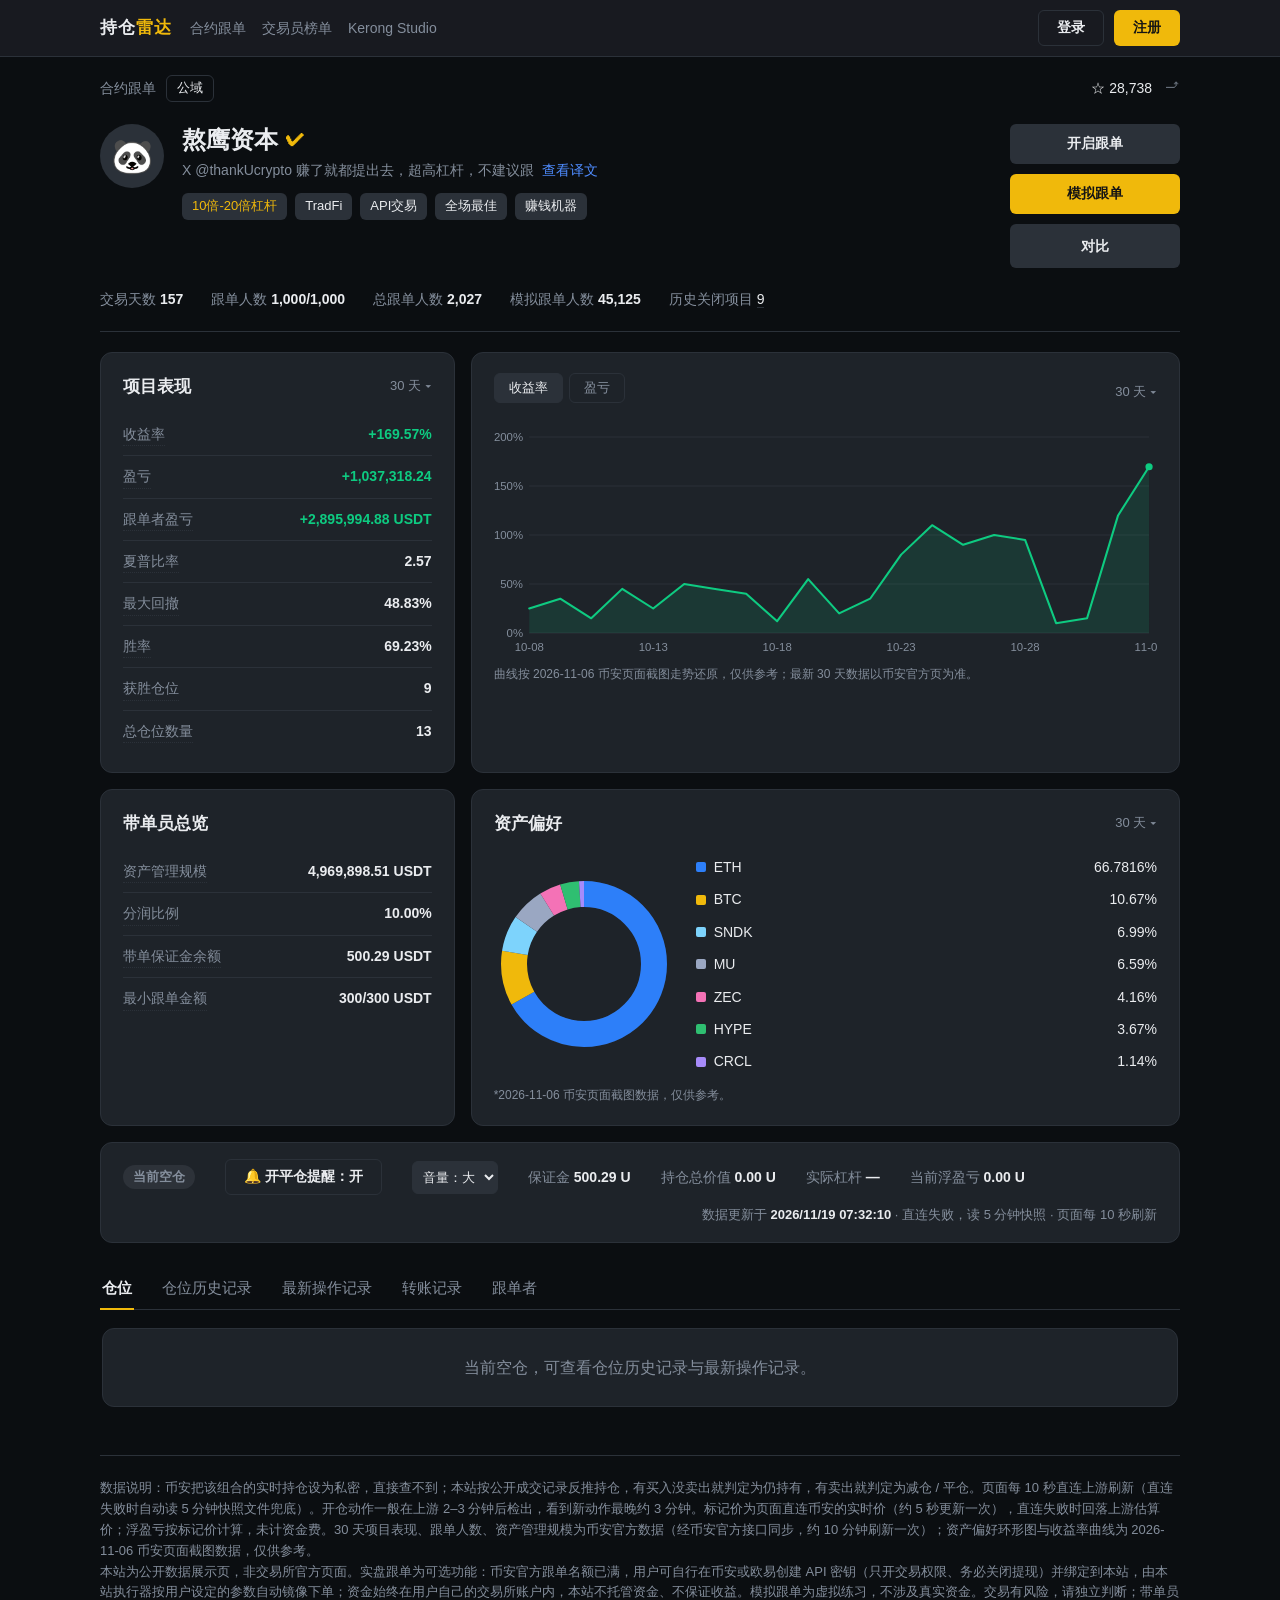
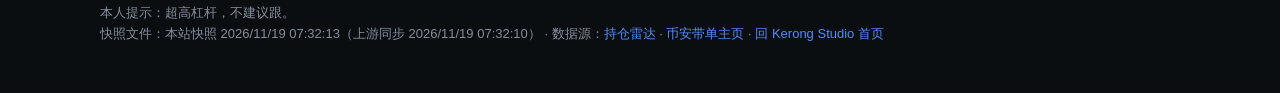
==== radar.html @ 190d9662 "面板去掉备用锚定两个输入框（仓位已改权益比例，锚定仅作内部兜底）" ====
<!DOCTYPE html>
<html lang="zh-CN">
<head>
<meta charset="UTF-8">
<meta name="viewport" content="width=device-width, initial-scale=1.0">
<title>熬鹰资本 · 合约跟单 | 持仓雷达</title>
<meta name="description" content="熬鹰资本（币安合约带单组合 5075281354358777856）：30 天收益率、项目表现、资产偏好、当前持仓与最近开平仓动态。数据由公开成交记录反推，仅供研究参考，不构成投资建议。">
<style>
  :root { --bg:#0b0e11; --panel:#1e2329; --panel2:#181a20; --line:#2b3139; --text:#eaecef; --muted:#848e9c; --green:#0ecb81; --red:#f6465d; --yellow:#f0b90b; --blue:#4f8cff; }
  * { margin:0; padding:0; box-sizing:border-box; }
  body { font-family: -apple-system, "Segoe UI", Roboto, "PingFang SC", "Microsoft YaHei", sans-serif; background:var(--bg); color:var(--text); line-height:1.6; }
  a { color:inherit; text-decoration:none; }
  .topbar { border-bottom:1px solid var(--line); background:var(--panel2); }
  .topbar .in { max-width:1120px; margin:0 auto; padding:10px 20px; display:flex; align-items:center; gap:18px; }
  .brand { font-weight:800; font-size:17px; letter-spacing:1px; }
  .brand span { color:var(--yellow); }
  .topnav { color:var(--muted); font-size:14px; display:flex; gap:16px; }
  .topnav a:hover { color:var(--text); }
  .topright { margin-left:auto; display:flex; align-items:center; gap:10px; font-size:14px; }
  .btn { display:inline-block; padding:8px 18px; border-radius:6px; font-weight:600; font-size:14px; border:1px solid transparent; cursor:pointer; background:#2b3139; color:var(--text); }
  .btn:hover { filter:brightness(1.15); }
  .btn-yellow { background:var(--yellow); color:#141414; }
  .btn-ghost { background:transparent; border-color:var(--line); color:var(--text); }
  .userchip { color:var(--text); font-size:14px; }
  .wrap { max-width:1120px; margin:0 auto; padding:0 20px 40px; }
  .crumbs { padding:18px 0 4px; color:var(--muted); font-size:14px; display:flex; align-items:center; gap:10px; }
  .crumbs .pill { border:1px solid var(--line); border-radius:6px; padding:2px 10px; font-size:13px; color:var(--text); }
  .crumbs .spacer { margin-left:auto; display:flex; gap:14px; align-items:center; }
  .star { color:var(--text); font-size:14px; }
  .thead { display:flex; gap:18px; align-items:flex-start; padding:18px 0 8px; flex-wrap:wrap; }
  .avatar { width:64px; height:64px; border-radius:50%; background:#2b3139; display:flex; align-items:center; justify-content:center; font-size:34px; flex:none; }
  .tinfo h1 { font-size:24px; line-height:1.3; display:flex; align-items:center; gap:8px; }
  .verified { color:var(--yellow); font-size:18px; }
  .bio { color:var(--muted); font-size:14px; margin-top:4px; }
  .bio a { color:var(--blue); }
  .tags { display:flex; flex-wrap:wrap; gap:8px; margin-top:12px; }
  .tag { background:#2b3139; color:var(--yellow); font-size:13px; padding:3px 10px; border-radius:6px; }
  .tag.gray { color:var(--text); }
  .thead .actions { margin-left:auto; display:flex; flex-direction:column; gap:10px; }
  .thead .actions .btn { min-width:170px; text-align:center; padding:10px 18px; }
  .statrow { display:flex; flex-wrap:wrap; gap:8px 28px; color:var(--muted); font-size:14px; padding:12px 0 20px; border-bottom:1px solid var(--line); }
  .statrow b { color:var(--text); font-weight:600; }
  .statrow a { color:var(--text); border-bottom:1px solid var(--line); }
  .grid { display:grid; grid-template-columns:1fr 2fr; gap:16px; padding-top:20px; }
  .card { background:var(--panel); border:1px solid var(--line); border-radius:12px; padding:20px 22px; }
  .card h2 { font-size:17px; margin-bottom:14px; display:flex; align-items:center; }
  .card h2 .right { margin-left:auto; font-size:13px; color:var(--muted); font-weight:400; }
  .kv { display:flex; justify-content:space-between; padding:9px 0; border-bottom:1px solid var(--line); font-size:14px; }
  .kv:last-child { border-bottom:none; }
  .kv .k { color:var(--muted); border-bottom:1px dotted var(--line); }
  .kv .v { font-weight:600; font-variant-numeric:tabular-nums; }
  .green { color:var(--green); } .red { color:var(--red); }
  .charttabs { display:flex; gap:6px; margin-bottom:10px; }
  .charttabs button { background:transparent; border:1px solid var(--line); color:var(--muted); padding:5px 14px; border-radius:6px; cursor:pointer; font-size:13px; }
  .charttabs button.on { background:#2b3139; color:var(--text); }
  .chartwrap { width:100%; height:230px; }
  .chartnote { color:var(--muted); font-size:12px; margin-top:8px; }
  .donutwrap { display:flex; gap:22px; align-items:center; flex-wrap:wrap; }
  .legend { list-style:none; font-size:14px; flex:1; min-width:220px; }
  .legend li { display:flex; align-items:center; gap:8px; padding:5px 0; }
  .dot { width:10px; height:10px; border-radius:2px; flex:none; }
  .legend .pct { margin-left:auto; font-variant-numeric:tabular-nums; }
  .livebar { margin-top:16px; background:var(--panel); border:1px solid var(--line); border-radius:12px; padding:16px 22px; display:flex; flex-wrap:wrap; gap:10px 30px; align-items:center; font-size:14px; }
  .livebar .lab { color:var(--muted); }
  .livebar b { font-variant-numeric:tabular-nums; }
  .pill-live { background:rgba(14,203,129,.14); color:var(--green); padding:2px 10px; border-radius:999px; font-weight:700; font-size:13px; }
  .pill-empty { background:rgba(132,142,156,.14); color:var(--muted); padding:2px 10px; border-radius:999px; font-weight:700; font-size:13px; }
  .tabs { display:flex; gap:26px; border-bottom:1px solid var(--line); margin-top:26px; font-size:15px; }
  .tabs button { background:none; border:none; color:var(--muted); padding:10px 2px; cursor:pointer; font-size:15px; border-bottom:2px solid transparent; margin-bottom:-1px; }
  .tabs button.on { color:var(--text); border-bottom-color:var(--yellow); font-weight:600; }
  .tabpane { padding:18px 2px; }
  table { width:100%; border-collapse:collapse; font-size:14px; }
  th, td { padding:11px 12px; text-align:left; border-bottom:1px solid var(--line); font-variant-numeric:tabular-nums; }
  th { color:var(--muted); font-size:13px; font-weight:600; }
  .long { color:var(--green); font-weight:700; } .short { color:var(--red); font-weight:700; }
  .empty-box { background:var(--panel); border:1px solid var(--line); border-radius:12px; padding:26px 20px; text-align:center; color:var(--muted); }
  .events { list-style:none; }
  .events li { background:var(--panel); border:1px solid var(--line); border-radius:10px; padding:12px 16px; margin-bottom:9px; display:flex; flex-wrap:wrap; gap:4px 14px; align-items:baseline; font-size:14px; }
  .events .time { color:var(--muted); font-size:13px; font-variant-numeric:tabular-nums; }
  .events .detail { color:var(--muted); font-variant-numeric:tabular-nums; }
  /* 历史仓位卡片：按币安历史仓位页排布，一笔一张卡 */
  .hist-note { color:var(--muted); font-size:12px; margin-bottom:12px; }
  .hist-card { background:var(--panel); border:1px solid var(--line); border-radius:12px; padding:16px 20px; margin-bottom:14px; }
  .hist-head { display:flex; align-items:center; gap:8px; font-size:15px; flex-wrap:wrap; }
  .hist-head .sym { font-size:16px; font-weight:700; }
  .hist-head .perp { color:var(--muted); font-weight:400; font-size:13px; }
  .hist-head .closed { margin-left:auto; color:var(--muted); font-weight:400; font-size:13px; }
  .hist-dir { font-size:13px; font-weight:700; padding:2px 8px; border-radius:5px; }
  .hist-dir.long { background:rgba(14,203,129,.14); color:var(--green); }
  .hist-dir.short { background:rgba(246,70,93,.14); color:var(--red); }
  .hist-grid { display:grid; grid-template-columns:repeat(5, 1fr); gap:12px 16px; margin-top:14px; }
  .hist-grid .cell .k { color:var(--muted); font-size:13px; }
  .hist-grid .cell .v { font-size:14px; font-weight:600; margin-top:2px; font-variant-numeric:tabular-nums; }
  .hist-grid .cell.avg { grid-column:2; }
  .hist-grid .cell.closedqty { grid-column:3; }
  @media (max-width: 760px) { .hist-grid { grid-template-columns:repeat(2, 1fr); } .hist-grid .cell.avg, .hist-grid .cell.closedqty { grid-column:auto; } }
  .simstats { display:flex; flex-wrap:wrap; gap:10px 28px; font-size:14px; color:var(--muted); padding:12px 0 4px; border-bottom:1px solid var(--line); }
  .simstats b { color:var(--text); font-weight:600; font-variant-numeric:tabular-nums; }
  .err { display:none; background:rgba(246,70,93,.12); border:1px solid rgba(246,70,93,.4); color:#ffb3b3; border-radius:10px; padding:10px 14px; font-size:14px; margin-top:14px; }
  footer { border-top:1px solid var(--line); margin-top:30px; padding:22px 0 8px; color:var(--muted); font-size:13px; }
  footer a { color:var(--blue); }
  .modal-bg { display:none; position:fixed; inset:0; background:rgba(0,0,0,.65); align-items:center; justify-content:center; z-index:50; padding:16px; }
  .modal-bg.open { display:flex; }
  .modal { background:var(--panel); border:1px solid var(--line); border-radius:14px; width:100%; max-width:400px; padding:26px; }
  .modal h3 { font-size:19px; margin-bottom:4px; }
  .modal .msub { color:var(--muted); font-size:13px; margin-bottom:16px; }
  .modal label { display:block; font-size:13px; color:var(--muted); margin:12px 0 5px; }
  .modal input { width:100%; background:var(--panel2); border:1px solid var(--line); border-radius:8px; color:var(--text); padding:11px 12px; font-size:15px; outline:none; }
  .modal input:focus { border-color:var(--yellow); }
  .modal .btn { width:100%; padding:12px; margin-top:18px; font-size:15px; }
  .modal .switch { text-align:center; font-size:13px; color:var(--muted); margin-top:14px; }
  .modal .switch a { color:var(--yellow); cursor:pointer; }
  .modal .merr { display:none; background:rgba(246,70,93,.12); border:1px solid rgba(246,70,93,.4); color:#ffb3b3; border-radius:8px; padding:9px 12px; font-size:13px; margin-top:12px; }
  .modal .mok { display:none; background:rgba(14,203,129,.12); border:1px solid rgba(14,203,129,.4); color:#8ff5c8; border-radius:8px; padding:9px 12px; font-size:13px; margin-top:12px; }
  .modal .close { float:right; background:none; border:none; color:var(--muted); font-size:20px; cursor:pointer; }
  @media (max-width: 760px) { .grid { grid-template-columns:1fr; } .thead .actions { margin-left:0; width:100%; } .thead .actions .btn { flex:1; } .topnav { display:none; } }
</style>
</head>
<body>
<div class="topbar"><div class="in">
  <a class="brand" href="https://xiaoxiaoke.ccwu.cc/">持仓<span>雷达</span></a>
  <nav class="topnav"><a href="https://xiaoxiaoke.ccwu.cc/radar.html">合约跟单</a><a href="https://coin.911quant.com/" target="_blank" rel="noopener">交易员榜单</a><a href="https://xiaoxiaoke.ccwu.cc/">Kerong Studio</a></nav>
  <div class="topright" id="authArea">
    <button class="btn btn-ghost" id="loginBtn">登录</button>
    <button class="btn btn-yellow" id="registerBtn">注册</button>
  </div>
</div></div>

<div class="wrap">
  <div class="crumbs">
    <span>合约跟单</span><span class="pill">公域</span>
    <span class="spacer"><span class="star">☆ 28,738</span><span title="分享">⤴</span></span>
  </div>

  <div class="thead">
    <div class="avatar">🐼</div>
    <div class="tinfo">
      <h1>熬鹰资本 <span class="verified">✔</span></h1>
      <p class="bio">X @thankUcrypto 赚了就都提出去，超高杠杆，不建议跟 &nbsp;<a href="https://www.binance.com/zh-CN/copy-trading/lead-details/5075281354358777856?timeRange=30D" target="_blank" rel="noopener">查看译文</a></p>
      <div class="tags"><span class="tag">10倍-20倍杠杆</span><span class="tag gray">TradFi</span><span class="tag gray">API交易</span><span class="tag gray">全场最佳</span><span class="tag gray">赚钱机器</span></div>
    </div>
    <div class="actions">
      <button class="btn" id="followBtn" onclick="toggleLivePanel()">开启跟单</button>
      <button class="btn btn-yellow" id="simBtn" onclick="toggleSimPanel()">模拟跟单</button>
      <a class="btn" href="https://coin.911quant.com/" target="_blank" rel="noopener">对比</a>
    </div>
  </div>

  <div class="statrow">
    <span>交易天数 <b>157</b></span>
    <span>跟单人数 <b id="srCopiers">1,000/1,000</b></span>
    <span>总跟单人数 <b id="srTotalCopiers">2,027</b></span>
    <span>模拟跟单人数 <b id="srMock">45,125</b></span>
    <span>历史关闭项目 <a href="#tabs" id="srClosed" onclick="showTab('history');return false;">9</a></span>
  </div>

  <div class="grid">
    <div class="card">
      <h2>项目表现 <span class="right">30 天 ▾</span></h2>
      <div class="kv"><span class="k">收益率</span><span class="v green" id="stRoi">+169.57%</span></div>
      <div class="kv"><span class="k">盈亏</span><span class="v green" id="stPnl">+1,037,318.24</span></div>
      <div class="kv"><span class="k">跟单者盈亏</span><span class="v green" id="stCopierPnl">+2,895,994.88 USDT</span></div>
      <div class="kv"><span class="k">夏普比率</span><span class="v" id="stSharpe">2.57</span></div>
      <div class="kv"><span class="k">最大回撤</span><span class="v" id="stMdd">48.83%</span></div>
      <div class="kv"><span class="k">胜率</span><span class="v" id="stWinRate">69.23%</span></div>
      <div class="kv"><span class="k">获胜仓位</span><span class="v" id="stWins">9</span></div>
      <div class="kv"><span class="k">总仓位数量</span><span class="v" id="stTrades">13</span></div>
    </div>

    <div class="card">
      <h2><span class="charttabs"><button class="on" id="tabRoi" onclick="setChart('roi')">收益率</button><button id="tabPnl" onclick="setChart('pnl')">盈亏</button></span><span class="right">30 天 ▾</span></h2>
      <div class="chartwrap"><svg id="chart" width="100%" height="100%" viewBox="0 0 640 230" preserveAspectRatio="none"></svg></div>
      <p class="chartnote">曲线按 2026-11-06 币安页面截图走势还原，仅供参考；最新 30 天数据以币安官方页为准。</p>
    </div>

    <div class="card">
      <h2>带单员总览</h2>
      <div class="kv"><span class="k">资产管理规模</span><span class="v" id="ovAum">4,969,898.51 USDT</span></div>
      <div class="kv"><span class="k">分润比例</span><span class="v" id="ovShare">10.00%</span></div>
      <div class="kv"><span class="k">带单保证金余额</span><span class="v" id="ovEquity">152,311.19 USDT</span></div>
      <div class="kv"><span class="k">最小跟单金额</span><span class="v">300/300 USDT</span></div>
    </div>

    <div class="card">
      <h2>资产偏好 <span class="right">30 天 ▾</span></h2>
      <div class="donutwrap">
        <svg id="donut" width="180" height="180" viewBox="0 0 180 180"></svg>
        <ul class="legend" id="donutLegend"></ul>
      </div>
      <p class="chartnote">*2026-11-06 币安页面截图数据，仅供参考。</p>
    </div>
  </div>

  <div class="livebar">
    <span class="pill-live" id="statusPill">同步中…</span>
    <button class="btn btn-ghost" id="soundBtn" onclick="toggleSound()" title="他开新仓/加仓或减仓/平仓时响铃并语音播报；开仓升调、平仓降调；需保持本页面打开">🔔 开平仓提醒：关</button>
    <select id="volSel" onchange="setVol(this.value)" title="提醒音量" style="background:#2b3139;color:var(--text);border:1px solid var(--line);border-radius:6px;padding:7px 6px;font-size:13px;cursor:pointer;"><option value="大">音量：大</option><option value="中">音量：中</option><option value="小">音量：小</option></select>
    <span><span class="lab">保证金 </span><b id="lbEquity">—</b></span>
    <span><span class="lab">持仓总价值 </span><b id="lbNotional">—</b></span>
    <span><span class="lab">实际杠杆 </span><b id="lbLev">—</b></span>
    <span><span class="lab">当前浮盈亏 </span><b id="lbPnl">—</b></span>
    <span style="margin-left:auto;color:var(--muted);font-size:13px;">数据更新于 <b id="updatedAt" style="color:var(--text);">—</b> · <span id="liveNote">直连上游 · 每 10 秒刷新</span></span>
  </div>
  <div id="livePanel" style="display:none"></div>
  <div id="simPanel" style="display:none"></div>
  <div class="err" id="errBox">刚才那次刷新没拿到新数据，显示的是上一次快照，稍后会自动再试。</div>

  <div class="tabs" id="tabs">
    <button class="on" data-tab="positions" onclick="showTab('positions')">仓位</button>
    <button data-tab="history" onclick="showTab('history')">仓位历史记录</button>
    <button data-tab="events" onclick="showTab('events')">最新操作记录</button>
    <button data-tab="transfers" onclick="showTab('transfers')">转账记录</button>
    <button data-tab="followers" onclick="showTab('followers')">跟单者</button>
  </div>
  <div class="tabpane" id="pane-positions"></div>
  <div class="tabpane" id="pane-history" style="display:none"></div>
  <div class="tabpane" id="pane-events" style="display:none"></div>
  <div class="tabpane" id="pane-transfers" style="display:none">
    <div class="empty-box">上游未公开转账记录。</div>
  </div>
  <div class="tabpane" id="pane-followers" style="display:none">
    <div class="card">
      <div class="kv"><span class="k">跟单人数</span><span class="v">1,000 / 1,000（已满）</span></div>
      <div class="kv"><span class="k">总跟单人数</span><span class="v">2,027</span></div>
      <div class="kv"><span class="k">模拟跟单人数</span><span class="v">45,125</span></div>
      <div class="kv"><span class="k">最小跟单金额</span><span class="v">300 USDT</span></div>
      <div class="kv"><span class="k">分润比例</span><span class="v">10.00%</span></div>
      <div class="kv"><span class="k">跟单者总盈亏（30 天）</span><span class="v green">+2,895,994.88 USDT</span></div>
    </div>
  </div>

  <footer>
    数据说明：币安把该组合的实时持仓设为私密，直接查不到；本站按公开成交记录反推持仓，有买入没卖出就判定为仍持有，有卖出就判定为减仓 / 平仓。页面每 10 秒直连上游刷新（直连失败时自动读 5 分钟快照文件兜底）。开仓动作一般在上游 2–3 分钟后检出，看到新动作最晚约 3 分钟。标记价为页面直连币安的实时价（约 5 秒更新一次），直连失败时回落上游估算价；浮盈亏按标记价计算，未计资金费。30 天项目表现、跟单人数、资产管理规模为币安官方数据（经币安官方接口同步，约 10 分钟刷新一次）；资产偏好环形图与收益率曲线为 2026-11-06 币安页面截图数据，仅供参考。<br>
    本站为公开数据展示页，非交易所官方页面。实盘跟单为可选功能：币安官方跟单名额已满，用户可自行在币安或欧易创建 API 密钥（只开交易权限、务必关闭提现）并绑定到本站，由本站执行器按用户设定的参数自动镜像下单；资金始终在用户自己的交易所账户内，本站不托管资金、不保证收益。模拟跟单为虚拟练习，不涉及真实资金。交易有风险，请独立判断；带单员本人提示：超高杠杆，不建议跟。<br>
    快照文件：<span id="snapshotAt">—</span> · 数据源：<a href="https://coin.911quant.com/" target="_blank" rel="noopener">持仓雷达</a> · <a href="https://www.binance.com/zh-CN/copy-trading/lead-details/5075281354358777856?timeRange=30D" target="_blank" rel="noopener">币安带单主页</a> · <a href="https://xiaoxiaoke.ccwu.cc/">回 Kerong Studio 首页</a>
  </footer>
</div>

<div class="modal-bg" id="authModal"><div class="modal">
  <button class="close" onclick="closeAuth()">×</button>
  <h3 id="authTitle">注册账号</h3>
  <p class="msub">注册本站账号，用于收藏交易员与接收开单提醒（后续功能）。密码仅保存加盐哈希，不以明文存储。</p>
  <div id="regFields">
    <label>用户名</label><input id="regUser" placeholder="2–20 个字符，字母、数字、下划线或中文" autocomplete="username">
    <label>邮箱</label><input id="regEmail" placeholder="you@example.com" autocomplete="email">
    <label>密码</label><input id="regPass" type="password" placeholder="至少 8 位" autocomplete="new-password">
    <label>确认密码</label><input id="regPass2" type="password" placeholder="再输一次" autocomplete="new-password">
  </div>
  <div id="loginFields" style="display:none">
    <label>用户名或邮箱</label><input id="loginAccount" placeholder="用户名或邮箱" autocomplete="username">
    <label>密码</label><input id="loginPass" type="password" placeholder="密码" autocomplete="current-password">
  </div>
  <div class="merr" id="authErr"></div>
  <div class="mok" id="authOk"></div>
  <button class="btn btn-yellow" id="authSubmit" onclick="submitAuth()">注册</button>
  <p class="switch" id="authSwitch">已有账号？<a onclick="setAuthMode('login')">去登录</a></p>
</div></div>

<script>
const DATA_URL = 'radar-data.json';
const AUTH_API = 'https://radar-auth.ddtdd.workers.dev';
const ACTION_LABEL = { OPEN_LONG:'开多', ADD_LONG:'加多', REDUCE_LONG:'减多', CLOSE_LONG:'平多', OPEN_SHORT:'开空', ADD_SHORT:'加空', REDUCE_SHORT:'减空', CLOSE_SHORT:'平空' };
const fmt = (n, d=2) => (n === null || n === undefined || isNaN(n)) ? '—' : Number(n).toLocaleString('en-US', {minimumFractionDigits:d, maximumFractionDigits:d});
const fmtSigned = (n, d=2) => (n === null || n === undefined || isNaN(n)) ? '—' : (n > 0 ? '+' : '') + fmt(n, d);
const fmtTime = (s) => { if (!s) return '—'; const d = new Date(s); return isNaN(d) ? s : d.toLocaleString('zh-CN', {hour12:false}); };
const fmtDT = (s) => { if (!s) return '—'; const d = new Date(s); if (isNaN(d)) return s; const p = n => String(n).padStart(2, '0'); return d.getFullYear() + '-' + p(d.getMonth() + 1) + '-' + p(d.getDate()) + ' ' + p(d.getHours()) + ':' + p(d.getMinutes()) + ':' + p(d.getSeconds()); };
const fmtPrice = (n) => fmt(n, (n >= 1000 || n === null || n === undefined) ? 2 : 5);
const sideText = (sym, side) => sym.replace(/USDT$/, '') + (side === 'LONG' ? '多' : side === 'SHORT' ? '空' : '');
let lastData = null, chartMode = 'roi';

/* ---- 开平仓声音提醒 + 语音播报（WebAudio + speechSynthesis，无需音频文件） ----
   提醒默认开启（只有手动关过才记住关）。浏览器规定：声音一般只能在
   用户点过页面之后才能响；刷新后页面先自动试着恢复出声，被拦时按钮
   显示“点一下页面解锁声音”，在页面任意处点一下（或按一下键盘）即可。
   之后每 10 秒刷新时，一旦发现新的开仓/加仓事件就响开仓提示音
   （升调）并语音播报开单内容，发现新的减仓/平仓事件就响平仓提示音
   （降调）并语音播报平仓内容。页面关了就没法响。
   响度：改用方波（听感比正弦波响得多）+ 三轮双音 + 更长音长，默认
   音量“大”；下拉可调大/中/小。但最终仍受 Mac 系统音量限制，系统
   音量本身小的话，页面再响也有限。 */
let soundOn = localStorage.getItem('radar_sound') !== '0'; // 默认开启；只有手动关过（存了 '0'）才关
let volLevel = localStorage.getItem('radar_vol') || '大';
const VOL_GAIN = { '大': 1.0, '中': 0.6, '小': 0.35 };
let audioCtx = null, lastSeenEventId = null;
function ensureAudio() {
  try {
    if (!audioCtx) {
      audioCtx = new (window.AudioContext || window.webkitAudioContext)();
      audioCtx.onstatechange = updateSoundBtn;
    }
    if (audioCtx.state === 'suspended') audioCtx.resume();
  } catch (e) { /* 旧浏览器不支持就静默 */ }
}
function tone(freq, t0, dur) {
  const o = audioCtx.createOscillator(), g = audioCtx.createGain();
  o.type = 'square'; o.frequency.value = freq;
  const peak = VOL_GAIN[volLevel] || 1.0;
  g.gain.setValueAtTime(0.0001, t0);
  g.gain.exponentialRampToValueAtTime(peak, t0 + 0.01);
  g.gain.setValueAtTime(peak, t0 + Math.max(0.01, dur - 0.03));
  g.gain.exponentialRampToValueAtTime(0.0001, t0 + dur);
  o.connect(g); g.connect(audioCtx.destination);
  o.start(t0); o.stop(t0 + dur + 0.05);
}
function playOpenAlert() {
  if (!soundOn) return;
  ensureAudio();
  if (!audioCtx || audioCtx.state !== 'running') return;
  const t = audioCtx.currentTime + 0.02;
  [0, 0.55, 1.10].forEach(off => { tone(880, t + off, 0.22); tone(1318.5, t + off + 0.26, 0.24); });
}
/* 平仓提示音：和开仓反过来，先高后低，三轮，听着就能分辨是平仓 */
function playCloseAlert() {
  if (!soundOn) return;
  ensureAudio();
  if (!audioCtx || audioCtx.state !== 'running') return;
  const t = audioCtx.currentTime + 0.02;
  [0, 0.55, 1.10].forEach(off => { tone(1318.5, t + off, 0.22); tone(880, t + off + 0.26, 0.24); });
}
/* ---- 语音播报交易内容：开仓如“熬鹰资本开空以太坊，336.08个，均价2235.33”，平仓如“熬鹰资本平多英伟达，1276.46个，平仓价179.87” ---- */
const SYM_CN = { ETH: '以太坊', BTC: '比特币', NVDA: '英伟达', SKHYNIX: 'SK海力士', SNDK: '闪迪', MU: '美光', ZEC: '大零币', HYPE: '海珀', CRCL: '瑟克' };
function speak(text) {
  if (!soundOn || !('speechSynthesis' in window)) return;
  try {
    window.speechSynthesis.cancel();
    const u = new SpeechSynthesisUtterance(text);
    u.lang = 'zh-CN'; u.rate = 1.1; u.volume = 1;
    window.speechSynthesis.speak(u);
  } catch (e) { /* 不支持语音就只响铃 */ }
}
function describeOpen(e) {
  const sym = (e.symbol || '').replace(/USDT$/, '');
  const name = SYM_CN[sym] || sym;
  const action = ACTION_LABEL[e.action] || '开仓';
  return '熬鹰资本' + action + name + '，' + fmt(e.quantity, e.quantity < 10 ? 3 : 2) + '个，均价' + fmt(e.price);
}
function describeClose(e) {
  const sym = (e.symbol || '').replace(/USDT$/, '');
  const name = SYM_CN[sym] || sym;
  const action = ACTION_LABEL[e.action] || '平仓';
  return '熬鹰资本' + action + name + '，' + fmt(e.quantity, e.quantity < 10 ? 3 : 2) + '个，平仓价' + fmt(e.price);
}
function updateSoundBtn() {
  const b = document.getElementById('soundBtn');
  if (!b) return;
  if (!soundOn) b.textContent = '🔔 开平仓提醒：关';
  else b.textContent = '🔔 开平仓提醒：开';
}
function setVol(v) {
  volLevel = v;
  localStorage.setItem('radar_vol', v);
  const s = document.getElementById('volSel');
  if (s) s.value = v;
}
function toggleSound() {
  soundOn = !soundOn;
  localStorage.setItem('radar_sound', soundOn ? '1' : '0');
  updateSoundBtn();
  if (soundOn) { playOpenAlert(); speak('开平仓提醒已开启'); } // 开启时响一声并说一句，确认能听见
}
/* 提醒默认开启：刷新后先试着直接恢复声音（常访问的站点浏览器可能放行）；
   被浏览器拦住时，任意点一下页面或按一下键盘就恢复出声能力 */
if (soundOn) ensureAudio();
document.addEventListener('pointerdown', () => { if (soundOn) { ensureAudio(); updateSoundBtn(); } });
document.addEventListener('keydown', () => { if (soundOn) { ensureAudio(); updateSoundBtn(); } });
/* 每 10 秒刷新时比对操作记录：出现新的开仓/加仓事件就响开仓提示音（升调）
   并语音播报，出现新的减仓/平仓事件就响平仓提示音（降调）并语音播报。
   只认直连上游的实时数据，快照不触发；首次加载只记基线，不响。 */
function checkNewOpens(d) {
  if (!d.live || !Array.isArray(d.events)) return;
  let maxId = lastSeenEventId;
  const freshOpens = [], freshCloses = [];
  for (const e of d.events) {
    if (typeof e.id !== 'number') continue;
    if (lastSeenEventId !== null && e.id > lastSeenEventId) {
      if (/OPEN|ADD/.test(e.action || '')) freshOpens.push(e);
      else if (/REDUCE|CLOSE/.test(e.action || '')) freshCloses.push(e);
    }
    if (maxId === null || e.id > maxId) maxId = e.id;
  }
  lastSeenEventId = maxId;
  if (!freshOpens.length && !freshCloses.length) return;
  freshOpens.sort((a, b) => a.id - b.id);
  freshCloses.sort((a, b) => a.id - b.id);
  if (freshOpens.length) playOpenAlert();
  if (freshCloses.length) {
    if (freshOpens.length) setTimeout(playCloseAlert, 1800);
    else playCloseAlert();
  }
  const parts = freshOpens.slice(0, 2).map(describeOpen)
    .concat(freshCloses.slice(0, 3).map(describeClose)).slice(0, 4);
  speak(parts.join('；'));
  // 与语音提醒同一时刻，立刻让云端执行器同步一轮，不必再等每分钟的定时轮次；
  // 多个标签页用 localStorage 时间戳去重（20 秒内只触发一次），失败静默、定时轮次兜底。
  try {
    const now = Date.now();
    if (now - +(localStorage.getItem('radar_auto_run_at') || 0) > 20000) {
      localStorage.setItem('radar_auto_run_at', String(now));
      autoRunCopy();
    }
  } catch (e) { /* 忽略 */ }
}
/* 页面触发的一轮同步：先查状态确认已绑定且已启用才发（/api/copy/run 是手动通道，
   会绕过“未启用”检查，所以这里必须自己把关）；未登录/未启用就静默跳过。 */
async function autoRunCopy() {
  try {
    if (!localStorage.getItem('radar_token')) return;
    const st = await copyApi('/api/copy/status');
    if (!st || !st.ok || !st.bound || !st.settings || !st.settings.enabled) return;
    await copyApi('/api/copy/run', 'POST', {});
    refreshLiveStatus();
  } catch (e) { /* 静默失败，云端每分钟轮次照常兜底 */ }
}

/* ---- 收益率曲线（按截图走势还原） ---- */
const ROI_SERIES = [[25],[35],[15],[45],[25],[50],[45],[40],[12],[55],[20],[35],[80],[110],[90],[100],[95],[10],[15],[120],[169.57]];
const X_LABELS = ['10-08','10-13','10-18','10-23','10-28','11-02'];
function drawChart() {
  const svg = document.getElementById('chart');
  const W = 640, H = 230, PL = 34, PR = 8, PT = 10, PB = 24;
  const maxV = 200;
  const vals = ROI_SERIES.map(p => chartMode === 'roi' ? p[0] : p[0] / 169.57 * 1037318.24);
  const maxShow = chartMode === 'roi' ? 200 : 1200000;
  const y = v => PT + (H - PT - PB) * (1 - v / maxShow);
  const x = i => PL + (W - PL - PR) * i / (vals.length - 1);
  let grid = '';
  (chartMode === 'roi' ? [0,50,100,150,200] : [0,300000,600000,900000,1200000]).forEach(v => {
    const yy = y(v);
    grid += '<line x1="' + PL + '" y1="' + yy + '" x2="' + (W - PR) + '" y2="' + yy + '" stroke="#2b3139" stroke-width="1"/><text x="' + (PL - 6) + '" y="' + (yy + 4) + '" fill="#848e9c" font-size="11" text-anchor="end">' + (chartMode === 'roi' ? v + '%' : (v/10000) + '万') + '</text>';
  });
  X_LABELS.forEach((lb, i) => {
    const xx = PL + (W - PL - PR) * i / (X_LABELS.length - 1);
    grid += '<text x="' + xx + '" y="' + (H - 6) + '" fill="#848e9c" font-size="11" text-anchor="middle">' + lb + '</text>';
  });
  const pts = vals.map((v, i) => x(i).toFixed(1) + ',' + y(v).toFixed(1)).join(' ');
  const area = PL + ',' + y(0) + ' ' + pts + ' ' + x(vals.length - 1).toFixed(1) + ',' + y(0);
  svg.innerHTML = grid +
    '<polygon points="' + area + '" fill="rgba(14,203,129,.12)"/>' +
    '<polyline points="' + pts + '" fill="none" stroke="#0ecb81" stroke-width="2" stroke-linejoin="round" stroke-linecap="round"/>' +
    '<circle cx="' + x(vals.length - 1) + '" cy="' + y(vals[vals.length - 1]) + '" r="3.5" fill="#0ecb81"/>';
  document.getElementById('tabRoi').className = chartMode === 'roi' ? 'on' : '';
  document.getElementById('tabPnl').className = chartMode === 'pnl' ? 'on' : '';
}
function setChart(m) { chartMode = m; drawChart(); }

/* ---- 资产偏好环形图 ---- */
const ALLOC = [
  ['ETH', 66.7816, '#2d7ff9'], ['BTC', 10.67, '#f0b90b'], ['SNDK', 6.99, '#7dd3fc'],
  ['MU', 6.59, '#9aa7c2'], ['ZEC', 4.16, '#f472b6'], ['HYPE', 3.67, '#2fbf71'], ['CRCL', 1.14, '#a78bfa']
];
function drawDonut() {
  const svg = document.getElementById('donut');
  const R = 70, C = 2 * Math.PI * R, cx = 90, cy = 90;
  let off = 0, html = '<circle cx="' + cx + '" cy="' + cy + '" r="' + R + '" fill="none" stroke="#2b3139" stroke-width="26"/>';
  ALLOC.forEach(([name, pct, color]) => {
    const len = C * pct / 100;
    html += '<circle cx="' + cx + '" cy="' + cy + '" r="' + R + '" fill="none" stroke="' + color + '" stroke-width="26" stroke-dasharray="' + len.toFixed(1) + ' ' + (C - len).toFixed(1) + '" stroke-dashoffset="' + (-off).toFixed(1) + '" transform="rotate(-90 ' + cx + ' ' + cy + ')"/>';
    off += len;
  });
  svg.innerHTML = html;
  document.getElementById('donutLegend').innerHTML = ALLOC.map(([name, pct, color]) =>
    '<li><span class="dot" style="background:' + color + '"></span>' + name + '<span class="pct">' + pct + '%</span></li>').join('');
}

/* ---- 页签 ---- */
function showTab(name) {
  document.querySelectorAll('.tabs button').forEach(b => b.classList.toggle('on', b.dataset.tab === name));
  ['positions','history','events','transfers','followers'].forEach(n => {
    document.getElementById('pane-' + n).style.display = n === name ? '' : 'none';
  });
}

/* ---- 实时数据 ---- */
function render(d) {
  lastData = d;
  checkNewOpens(d);
  const count = d.positionCount || 0;
  const pill = document.getElementById('statusPill');
  pill.textContent = count > 0 ? '持有 ' + count + ' 个仓位' : '当前空仓';
  pill.className = count > 0 ? 'pill-live' : 'pill-empty';
  document.getElementById('updatedAt').textContent = fmtTime(d.lastUpdatedAt);
  document.getElementById('snapshotAt').textContent = (d.live ? '直连上游 ' : '本站快照 ') + fmtTime(d.fetchedAt) + '（上游同步 ' + fmtTime(d.lastUpdatedAt) + '）';
  document.getElementById('lbEquity').textContent = d.marginBalance ? fmt(d.marginBalance) + ' U' : '—';
  document.getElementById('lbNotional').textContent = fmt(d.notional || 0) + ' U';
  document.getElementById('lbLev').textContent = d.effectiveLeverage ? fmt(d.effectiveLeverage) + ' ×' : '—';
  const pnlEl = document.getElementById('lbPnl');
  pnlEl.textContent = fmtSigned(d.unrealizedPnl || 0) + ' U';
  pnlEl.className = (d.unrealizedPnl || 0) > 0 ? 'green' : (d.unrealizedPnl || 0) < 0 ? 'red' : '';
  if (d.marginBalance) document.getElementById('ovEquity').textContent = fmt(d.marginBalance) + ' USDT';

  // 30 天表现数据（币安官方口径：浏览器直连币安官方接口，Worker 服务端调会被 403 拦）
  if (d.stats) renderStats(d.stats);

  const pw = document.getElementById('pane-positions');
  if (!d.positions || d.positions.length === 0) {
    pw.innerHTML = '<div class="empty-box">当前空仓，可查看仓位历史记录与最新操作记录。</div>';
  } else {
    pw.innerHTML = '<table><thead><tr><th>币种 / 方向</th><th>数量</th><th>持仓价值</th><th>开仓均价</th><th>标记价</th><th>盈亏</th></tr></thead><tbody>' +
      d.positions.map(p => '<tr><td class="' + (p.side === 'LONG' ? 'long' : 'short') + '">' + sideText(p.symbol, p.side) + '</td><td>' + fmt(p.quantity, p.quantity < 10 ? 3 : 2) + ' ' + p.symbol.replace(/USDT$/, '') + '</td><td>' + fmt(p.notional) + ' U</td><td>' + fmt(p.entryPrice) + ' U</td><td>' + fmt(p.markPrice) + ' U</td><td class="' + (p.unrealizedPnl > 0 ? 'green' : p.unrealizedPnl < 0 ? 'red' : '') + '">' + fmtSigned(p.unrealizedPnl) + ' U</td></tr>').join('') +
      '</tbody></table>';
  }

  renderHistory(d);
  reconcileSim(d);

  const evs = (d.events || []).slice(0, 15);
  document.getElementById('pane-events').innerHTML = evs.length === 0 ? '<div class="empty-box">暂无动态记录。</div>' :
    '<ul class="events">' + evs.map(e => '<li><span class="time">' + fmtTime(e.sourceTime) + '</span><span class="' + (/LONG/.test(e.action) ? 'long' : 'short') + '" style="font-weight:700">' + (ACTION_LABEL[e.action] || e.action) + '</span><span style="font-weight:700">' + sideText(e.symbol, e.side) + '</span><span class="detail">' + fmt(e.quantity, e.quantity < 10 ? 3 : 2) + ' 个 @ ' + fmt(e.price) + ' U</span></li>').join('') + '</ul>';
}

/* ---- 历史仓位：一笔已平仓位一张卡，按币安历史仓位页排布 ----
   数据走上游 history.rows（币安官方口径：开仓价/平仓均价/最大持仓量/
   已平仓量/已实现盈亏，数字与币安历史仓位页一致）。杠杆倍数上游未
   提供，故不显示。无 history 数据时回落到旧的平仓事件列表。 */
let histShowAll = false;
function renderHistory(d) {
  const pane = document.getElementById('pane-history');
  const rows = (d.history && Array.isArray(d.history.rows)) ? d.history.rows.slice() : [];
  if (!rows.length) {
    const closes = (d.events || []).filter(e => /CLOSE|REDUCE/.test(e.action)).slice(0, 10);
    pane.innerHTML = closes.length === 0 ? '<div class="empty-box">暂无平仓记录。</div>' :
      '<ul class="events">' + closes.map(e => '<li><span class="time">' + fmtTime(e.sourceTime) + '</span><span class="' + (/LONG/.test(e.action) ? 'long' : 'short') + '" style="font-weight:700">' + (ACTION_LABEL[e.action] || e.action) + '</span><span style="font-weight:700">' + sideText(e.symbol, e.side) + '</span><span class="detail">' + fmt(e.quantity, e.quantity < 10 ? 3 : 2) + ' 个 @ ' + fmt(e.price) + ' U</span></li>').join('') + '</ul>';
    return;
  }
  rows.sort((a, b) => new Date(b.openedAt) - new Date(a.openedAt));
  const shown = histShowAll ? rows : rows.slice(0, 10);
  const cards = shown.map(r => {
    const sym = r.symbol.replace(/USDT$/, '');
    const dir = r.side === 'LONG' ? '做多' : '做空';
    const pnlCls = r.realizedPnl > 0 ? 'green' : r.realizedPnl < 0 ? 'red' : '';
    const q = v => fmt(v, v < 10 ? 3 : 2);
    return '<div class="hist-card"><div class="hist-head"><span class="sym">' + r.symbol + '</span><span class="perp">永续</span><span class="hist-dir ' + (r.side === 'LONG' ? 'long' : 'short') + '">' + dir + '</span><span class="closed">全部平仓</span></div>' +
      '<div class="hist-grid">' +
      '<div class="cell"><div class="k">开仓时间</div><div class="v">' + fmtDT(r.openedAt) + '</div></div>' +
      '<div class="cell"><div class="k">开仓价格</div><div class="v">' + fmtPrice(r.entryPrice) + ' USDT</div></div>' +
      '<div class="cell"><div class="k">最大持仓量</div><div class="v">' + q(r.peakQuantity) + ' ' + sym + '</div></div>' +
      '<div class="cell"><div class="k">平仓盈亏</div><div class="v ' + pnlCls + '">' + fmtSigned(r.realizedPnl) + ' USDT</div></div>' +
      '<div class="cell"><div class="k">全部平仓</div><div class="v">' + fmtDT(r.closedAt) + '</div></div>' +
      '<div class="cell avg"><div class="k">平均价</div><div class="v">' + fmtPrice(r.exitPrice) + ' USDT</div></div>' +
      '<div class="cell closedqty"><div class="k">已平仓量</div><div class="v">' + q(r.closedQuantity) + ' ' + sym + '</div></div>' +
      '</div></div>';
  }).join('');
  pane.innerHTML = '<p class="hist-note">平仓盈亏为币安官方已实现盈亏，与币安历史仓位页一致；按开仓时间倒序。</p>' + cards +
    (rows.length > 10 ? '<div style="text-align:center"><button class="btn btn-ghost" onclick="toggleHistAll()">' + (histShowAll ? '收起，只看最近 10 笔' : '查看全部 ' + rows.length + ' 笔') + '</button></div>' : '');
}
function toggleHistAll() { histShowAll = !histShowAll; renderHistory(lastData); }

/* ---- 模拟跟单：虚拟 10,000 USDT 账户，按带单员仓位比例镜像 ----
   只在本浏览器运行（localStorage 保存），页面关了就不再同步，不碰真钱。
   比例 = 模拟权益 / 带单员权益，开仓时锁定在每笔模拟仓位上；带单员
   加仓/减仓时模拟仓按同一比例跟；平仓按带单员实际成交价结算。
   注意：上游持仓的 leverage 字段为 0（带单组合不暴露单笔杠杆），
   保证金占用按带单员实际杠杆（effectiveLeverage）估算。 */
const SIM_KEY = 'radar_sim_v1';
const SIM_CAPITAL = 10000;
/* 交易手续费率：币安 USDⓈ-M 普通用户 taker 0.05%（maker 0.02%）。
   跟单镜像是跟着带单员的成交走、按市价执行，按 taker 计；开仓、加仓、平仓每一笔都按成交额扣。
   用 BNB 抵扣的 9 折、VIP 折扣未计；资金费率暂未计入（上游不提供历史资金费率）。 */
const SIM_FEE_RATE = 0.0005;
let simState = null;
try { simState = JSON.parse(localStorage.getItem(SIM_KEY) || 'null'); } catch (e) { simState = null; }
let simPanelOpen = false;
function saveSim() { try { localStorage.setItem(SIM_KEY, JSON.stringify(simState)); } catch (e) { /* 隐私模式写不进就只放内存 */ } }
function simDir(side) { return side === 'LONG' ? 1 : -1; }
function simUnrealized() {
  if (!simState) return 0;
  let u = 0;
  for (const k in simState.positions) { const p = simState.positions[k]; u += (p.markPrice - p.entryPrice) * p.quantity * simDir(p.side); }
  return u;
}
function simEquity() { if (!simState) return SIM_CAPITAL; const v = SIM_CAPITAL + simState.realizedPnl - (simState.openFees || 0) + simUnrealized(); return Math.abs(v) < 1e-9 ? 0 : v; }
function simTotalFees() { return simState ? (simState.openFees || 0) + (simState.closeFees || 0) : 0; }
function simMarginUsed() {
  if (!simState) return 0;
  let m = 0;
  for (const k in simState.positions) { const p = simState.positions[k]; m += p.quantity * p.markPrice / (p.leverage || 5); }
  return m;
}
/* 维持保证金：按币安 USDⓈ-M 的分档维持保证金率近似（边际分段累加）。
   BTC/ETH 用主流大币分档，其他币种与股票代币用高一档的山寨分档；
   币安实时分档会调整，这里是近似值，强平触发点可能有几个百分点的偏差。 */
function simMmrTiers(symbol) {
  const base = String(symbol || '').replace(/USDT$/, '');
  if (base === 'BTC') return [[50000, 0.004], [250000, 0.005], [1000000, 0.01], [Infinity, 0.025]];
  if (base === 'ETH') return [[50000, 0.005], [250000, 0.0065], [1000000, 0.01], [Infinity, 0.02]];
  return [[50000, 0.01], [250000, 0.015], [Infinity, 0.025]];
}
function simMaintFor(symbol, notional) {
  let mm = 0, prev = 0;
  for (const t of simMmrTiers(symbol)) {
    if (notional <= prev) break;
    mm += (Math.min(notional, t[0]) - prev) * t[1];
    prev = t[0];
  }
  return mm;
}
function simMaintMargin() {
  if (!simState) return 0;
  let mm = 0;
  for (const k in simState.positions) { const p = simState.positions[k]; mm += simMaintFor(p.symbol, p.quantity * p.markPrice); }
  return mm;
}
/* 保证金率 = 维持保证金 ÷ 账户权益 ×100%，到 100% 触发强平（币安同口径） */
function simMarginRatio() {
  if (!simState) return 0;
  const eq = simEquity();
  if (eq <= 0) return Infinity;
  return simMaintMargin() / eq * 100;
}
/* 全仓模式下某笔仓的强平参考价：假设其他仓标记价不变，解 权益 = 维持保证金 */
function simCrossLiqPrice(key) {
  if (!simState || !simState.positions[key]) return null;
  const p = simState.positions[key];
  const qty = p.quantity, mark = p.markPrice;
  if (!(qty > 0) || !(mark > 0)) return null;
  const eq = simEquity();
  let mmOthers = 0;
  for (const k in simState.positions) {
    if (k === key) continue;
    const q = simState.positions[k];
    mmOthers += simMaintFor(q.symbol, q.quantity * q.markPrice);
  }
  const notional = qty * mark;
  const mmrEff = notional > 0 ? simMaintFor(p.symbol, notional) / notional : 0.01;
  let liq;
  if (p.side === 'LONG') {
    liq = (mmOthers - eq + mark * qty) / (qty * (1 - mmrEff));
    if (!(liq > 0) || liq >= mark) return null;
  } else {
    liq = (eq - mmOthers + mark * qty) / (qty * (1 + mmrEff));
    if (!(liq > mark)) return null;
  }
  return liq;
}
/* 爆仓强平：全仓模式，权益 ≤ 维持保证金时按标记价强制平掉全部持仓，
   再扣 1.5% 强平清算费（币安口径近似），剩余权益最低到 0（穿仓部分现实中由保险基金承担） */
function simLiquidate() {
  const keys = Object.keys(simState.positions);
  if (keys.length === 0) return false;
  let totalNotional = 0;
  for (const k of keys) { const p = simState.positions[k]; totalNotional += p.quantity * p.markPrice; }
  const at = new Date().toISOString();
  for (const k of keys) simClosePos(k, simState.positions[k] ? simState.positions[k].markPrice : 0, at, '爆仓强平');
  let balAfter = simEquity(); /* 此时持仓已全平、浮动盈亏为 0，权益已扣开仓手续费与平仓净盈亏 */
  if (balAfter < 0) { /* 穿仓部分现实中由保险基金兜底，账户剩余最低到 0 */
    simState.insuranceCovered = (simState.insuranceCovered || 0) + (-balAfter);
    simState.realizedPnl += -balAfter;
    balAfter = 0;
  }
  const fee = Math.min(totalNotional * 0.015, balAfter);
  simState.realizedPnl -= fee;
  simState.liquidationFee = (simState.liquidationFee || 0) + fee;
  simState.liquidated = true;
  simState.liquidatedAt = at;
  simState.active = false;
  const dust = simEquity();
  if (Math.abs(dust) < 0.005) simState.realizedPnl -= dust; /* 抹掉浮点尘埃，避免面板显示 -0.00 */
  return true;
}
function simCheckLiquidation() {
  if (!simState || !simState.active || simState.liquidated) return false;
  if (Object.keys(simState.positions).length === 0) return false;
  if (simEquity() > simMaintMargin()) return false;
  return simLiquidate();
}
function simMaxEventId(d) {
  let maxId = null;
  (d.events || []).forEach(e => { if (typeof e.id === 'number' && (maxId === null || e.id > maxId)) maxId = e.id; });
  return maxId;
}
function simOpenPos(d, p, ratio) {
  const now = new Date().toISOString();
  return { symbol: p.symbol, side: p.side, quantity: p.quantity * ratio, entryPrice: p.markPrice, markPrice: p.markPrice, leverage: d.effectiveLeverage || 5, ratio: ratio, openedAt: now, createdAt: now };
}
/* 跟单动态（开仓 / 加仓 / 补录）：交易记录表只记平仓，开仓动作记在这里，面板上一起折叠展示 */
function simPushActivity(list) {
  if (!simState || !list || !list.length) return;
  simState.activity = simState.activity || [];
  for (const a of list) simState.activity.push(a);
  simState.activity.sort((x, y) => new Date(y.at) - new Date(x.at));
  simState.activity = simState.activity.slice(0, 60);
}
function simClosePos(key, exitPrice, closedAt, reason) {
  const p = simState.positions[key];
  if (!p) return;
  const gross = (exitPrice - p.entryPrice) * p.quantity * simDir(p.side);
  const fee = p.quantity * exitPrice * SIM_FEE_RATE;
  const pnl = gross - fee;
  simState.realizedPnl += pnl;
  simState.closeFees = (simState.closeFees || 0) + fee;
  simState.trades.unshift({ symbol: p.symbol, side: p.side, action: 'CLOSE', quantity: p.quantity, entryPrice: p.entryPrice, exitPrice: exitPrice, pnl: pnl, fee: fee, closedAt: closedAt || new Date().toISOString(), reason: reason || '跟单平仓' });
  delete simState.positions[key];
}
/* 按带单员当前持仓快照同步模拟仓（开始 / 继续时用） */
function simSyncSnapshot(d) {
  const eq = d.marginBalance || d.equity;
  if (!eq || eq <= 0) return false;
  const ratio = simEquity() / eq;
  const traderPos = {};
  (d.positions || []).forEach(p => { traderPos[p.symbol + '_' + p.side] = p; });
  for (const k in simState.positions) if (!traderPos[k]) simClosePos(k, simState.positions[k].markPrice);
  simState.blocked = simState.blocked || {};
  for (const k in simState.blocked) if (!traderPos[k]) delete simState.blocked[k];
  (d.positions || []).forEach(p => {
    const key = p.symbol + '_' + p.side;
    if (!simState.positions[key] && !simState.blocked[key]) {
      const np = simOpenPos(d, p, ratio);
      simState.positions[key] = np;
      /* 快照镜像开仓在真实跟单里同样要成交、要付手续费 */
      const fee = np.quantity * np.markPrice * SIM_FEE_RATE;
      simState.openFees = (simState.openFees || 0) + fee;
      simPushActivity([{ at: new Date().toISOString(), symbol: p.symbol, side: p.side, action: '镜像开仓', quantity: np.quantity, price: np.markPrice, fee: fee }]);
    }
  });
  simState.lastEventId = simMaxEventId(d);
  return true;
}
function startSim() {
  const d = lastData;
  if (!d || !(d.marginBalance || d.equity)) { alert('还没拿到带单员权益数据，稍后再试。'); return; }
  simState = { active: true, startCapital: SIM_CAPITAL, startedAt: new Date().toISOString(), lastEventId: null, realizedPnl: 0, positions: {}, trades: [], blocked: {}, liquidated: false, liquidationFee: 0, openFees: 0, closeFees: 0 };
  if (!simSyncSnapshot(d)) { simState = null; alert('还没拿到带单员权益数据，稍后再试。'); return; }
  saveSim();
  simPanelOpen = true;
  document.getElementById('simPanel').style.display = 'block';
  renderSimPanel();
}
function resumeSim() {
  if (!simState || !lastData) return;
  if (simState.liquidated) { alert('模拟账户已爆仓强平，要重新开始请先点「重置」。'); return; }
  if (!simSyncSnapshot(lastData)) { alert('还没拿到带单员权益数据，稍后再试。'); return; }
  simState.active = true;
  saveSim(); renderSimPanel();
}
function stopSim() { if (!simState) return; simState.active = false; saveSim(); renderSimPanel(); }
function resetSim() { simState = null; saveSim(); renderSimPanel(); }
/* 手动平仓：按当前标记价平掉这笔模拟仓，并锁定不再自动重新进场，
   等带单员完全平掉、重开新仓才会再跟 */
function manualCloseSim(key) {
  if (!simState || !simState.positions[key]) return;
  const p = simState.positions[key];
  if (!confirm('确定要手动平掉这笔模拟仓吗？' + sideText(p.symbol, p.side) + ' ' + fmt(p.quantity, p.quantity < 10 ? 3 : 2) + ' 个，按当前标记价 ' + fmtPrice(p.markPrice) + ' U 平仓。')) return;
  simClosePos(key, p.markPrice, new Date().toISOString(), '手动平仓');
  simState.blocked = simState.blocked || {};
  simState.blocked[key] = { at: new Date().toISOString() };
  saveSim(); renderSimPanel();
}
/* 设置某笔模拟仓的止盈 / 止损价：空值表示不设；价必须在对应那一侧，
   否则到价会立刻触发，所以先校验 */
function setSimTpSl(key, kind, value) {
  if (!simState || !simState.positions[key]) return;
  const p = simState.positions[key];
  const v = (value === '' || value === null || value === undefined) ? null : parseFloat(value);
  if (v !== null && (isNaN(v) || v <= 0)) { alert('价格必须是大于 0 的数字。'); renderSimPanel(); return; }
  if (v !== null) {
    const bad = kind === 'tp'
      ? (p.side === 'LONG' ? v <= p.entryPrice : v >= p.entryPrice)
      : (p.side === 'LONG' ? v >= p.entryPrice : v <= p.entryPrice);
    if (bad) { alert(kind === 'tp' ? '止盈价要在盈利那一侧：做多高于开仓价，做空低于开仓价。' : '止损价要在亏损那一侧：做多低于开仓价，做空高于开仓价。'); renderSimPanel(); return; }
  }
  p[kind] = v;
  saveSim(); renderSimPanel();
}
function toggleSimPanel() {
  simPanelOpen = !simPanelOpen;
  document.getElementById('simPanel').style.display = simPanelOpen ? 'block' : 'none';
  if (simPanelOpen) renderSimPanel();
}
/* 交易记录折叠状态：记住用户的展开 / 收起选择，下次打开还是这个状态 */
let simTradesOpen = true;
try { simTradesOpen = localStorage.getItem('radar_sim_trades_open') !== '0'; } catch (e) { /* 读不到就默认展开 */ }
function toggleSimTrades() {
  simTradesOpen = !simTradesOpen;
  try { localStorage.setItem('radar_sim_trades_open', simTradesOpen ? '1' : '0'); } catch (e) { /* 写不进就只改本次 */ }
  renderSimPanel();
}
/* 实盘执行日志折叠状态：默认收起，记住用户的展开 / 收起选择 */
let copyLogOpen = false;
try { copyLogOpen = localStorage.getItem('radar_copy_log_open') === '1'; } catch (e) { /* 读不到就默认收起 */ }
function toggleCopyLog() {
  copyLogOpen = !copyLogOpen;
  try { localStorage.setItem('radar_copy_log_open', copyLogOpen ? '1' : '0'); } catch (e) { /* 写不进就只改本次 */ }
  renderLivePanel();
}
/* 本次页面加载是否已做过开仓补录（每页只做一次，防持仓列表领先事件时重复加仓） */
let simCaughtUp = false;
function reconcileSim(d) {
  if (!simState || !simState.active) return;
  const traderPos = {};
  (d.positions || []).forEach(p => { traderPos[p.symbol + '_' + p.side] = p; });
  for (const k in simState.positions) { const tp = traderPos[k]; if (tp) simState.positions[k].markPrice = tp.markPrice; }
  /* 止盈止损：按标记价触发，触发后按标记价平仓，并锁定不再自动重新进场 */
  for (const k in simState.positions) {
    const p = simState.positions[k];
    const tpHit = p.tp !== null && p.tp !== undefined && (p.side === 'LONG' ? p.markPrice >= p.tp : p.markPrice <= p.tp);
    const slHit = !tpHit && p.sl !== null && p.sl !== undefined && (p.side === 'LONG' ? p.markPrice <= p.sl : p.markPrice >= p.sl);
    if (tpHit || slHit) {
      simClosePos(k, p.markPrice, new Date().toISOString(), tpHit ? '止盈' : '止损');
      simState.blocked = simState.blocked || {};
      simState.blocked[k] = { at: new Date().toISOString() };
    }
  }
  /* 爆仓检查（价格驱动）：止盈止损之后先查一次，触发就全平收尾，不再处理新事件 */
  if (simCheckLiquidation()) { saveSim(); if (simPanelOpen) renderSimPanel(); return; }
  const evs = (d.events || []).filter(e => typeof e.id === 'number' && (simState.lastEventId === null || e.id > simState.lastEventId)).sort((a, b) => a.id - b.id);
  const touched = {}; /* 本轮事件动过的仓，兜底平仓不许碰，防上游持仓列表滞后时误杀刚跟开的仓 */
  const actBuf = [];
  for (const e of evs) {
    if (new Date(e.sourceTime) < new Date(simState.startedAt)) continue;
    const key = e.symbol + '_' + e.side;
    const dir = simDir(e.side);
    const tp = traderPos[key];
    if (/OPEN|ADD/.test(e.action)) {
      if (simState.blocked && simState.blocked[key]) continue; /* 手动平仓 / 止盈止损后锁定，不自动重新进场 */
      touched[key] = true;
      const ratio = simState.positions[key] ? simState.positions[key].ratio : simEquity() / (d.marginBalance || d.equity || 1);
      const dq = e.quantity * ratio;
      const fee = dq * e.price * SIM_FEE_RATE;
      simState.openFees = (simState.openFees || 0) + fee; /* 开仓 / 加仓手续费，成交即扣 */
      actBuf.push({ at: e.sourceTime, symbol: e.symbol, side: e.side, action: ACTION_LABEL[e.action] || e.action, quantity: dq, price: e.price, fee: fee });
      if (simState.positions[key]) {
        const p = simState.positions[key];
        p.entryPrice = (p.entryPrice * p.quantity + e.price * dq) / (p.quantity + dq);
        p.quantity += dq;
        p.markPrice = tp ? tp.markPrice : e.price;
      } else {
        simState.positions[key] = { symbol: e.symbol, side: e.side, quantity: dq, entryPrice: e.price, markPrice: tp ? tp.markPrice : e.price, leverage: d.effectiveLeverage || 5, ratio: ratio, openedAt: e.sourceTime, createdAt: new Date().toISOString() };
      }
    } else if (/REDUCE|CLOSE/.test(e.action)) {
      touched[key] = true;
      if (e.afterQuantity === 0 && simState.blocked) delete simState.blocked[key]; /* 带单员完全平掉，锁定解除 */
      const p = simState.positions[key];
      if (!p) continue;
      const cq = Math.min(e.quantity * p.ratio, p.quantity);
      const fee = cq * e.price * SIM_FEE_RATE;
      const pnl = (e.price - p.entryPrice) * cq * dir - fee;
      simState.realizedPnl += pnl;
      simState.closeFees = (simState.closeFees || 0) + fee;
      simState.trades.unshift({ symbol: e.symbol, side: e.side, action: e.action, quantity: cq, entryPrice: p.entryPrice, exitPrice: e.price, pnl: pnl, fee: fee, closedAt: e.sourceTime, reason: '跟单' + (ACTION_LABEL[e.action] || e.action) });
      p.quantity -= cq;
      if (p.quantity < 1e-9) delete simState.positions[key];
    }
  }
  simPushActivity(actBuf);
  /* 页面每次打开后的第一轮：把他持有、模拟却没有的仓补录进来（事件被截断或漏处理时自愈；
     只补不平，锁定中的不补；补录按当前标记价入场，跟真实跟单错过后按现价跟进口径一致） */
  if (!simCaughtUp && d.live) {
    simCaughtUp = true;
    {
      const eqT = d.marginBalance || d.equity;
      if (eqT > 0) {
        const ratio = simEquity() / eqT;
        (d.positions || []).forEach(p => {
          const key = p.symbol + '_' + p.side;
          if (simState.positions[key]) return;
          if (simState.blocked && simState.blocked[key]) return;
          const np = simOpenPos(d, p, ratio);
          simState.positions[key] = np;
          const fee = np.quantity * np.markPrice * SIM_FEE_RATE;
          simState.openFees = (simState.openFees || 0) + fee;
          simPushActivity([{ at: new Date().toISOString(), symbol: p.symbol, side: p.side, action: '补录跟单', quantity: np.quantity, price: np.markPrice, fee: fee }]);
        });
      }
    }
  }
  /* 兜底：带单员已没有的仓（事件列表被截断、没收到平仓事件时），按最后标记价平掉。
     三重防误杀：本轮事件刚动过的仓不碰；按模拟本地创建时间算 3 分钟内不碰（上游持仓列表比事件慢 2–3 分钟）；
     非直连数据（快照可能滞后）不做兜底平仓 */
  for (const k in simState.positions) {
    if (touched[k]) continue;
    if (!d.live) continue;
    const p = simState.positions[k];
    const born = new Date(p.createdAt || p.openedAt).getTime();
    if (!traderPos[k] && Date.now() - born > 180000) simClosePos(k, p.markPrice);
  }
  if (simState.blocked) for (const k in simState.blocked) if (!traderPos[k]) delete simState.blocked[k];
  /* 爆仓检查（事件驱动）：跟完新开仓 / 加仓后保证金占用变大，再查一次 */
  simCheckLiquidation();
  const maxId = simMaxEventId(d);
  if (maxId !== null) simState.lastEventId = maxId;
  saveSim();
  if (simPanelOpen) renderSimPanel();
}
function renderSimPanel() {
  const panel = document.getElementById('simPanel');
  if (!panel) return;
  if (!simState) {
    panel.innerHTML = '<div class="card" style="margin-top:16px"><h2>模拟跟单 · 虚拟账户</h2>' +
      '<p class="hist-note">用虚拟的 10,000 USDT 跟着熬鹰资本做：他开仓你按比例开，他平仓你按比例平，盈亏实时算给你看。只在本浏览器运行，不碰真钱；页面关了就不再同步。</p>' +
      '<p style="color:var(--muted);font-size:13px;margin-bottom:12px">启动后会按当前比例镜像他现在的持仓，之后的新开仓、加仓、减仓、平仓都会自动跟。持仓表里可以手动平仓，也能给每笔仓设止盈价和止损价，到价自动平。全仓模式带爆仓模拟：保证金率到 100% 会像真实账户一样被强制平仓；每笔交易按 taker 0.05% 扣手续费。</p>' +
      '<button class="btn btn-yellow" onclick="startSim()">开始模拟（启动资金 10,000 USDT）</button></div>';
    return;
  }
  const eq = simEquity(), u = simUnrealized(), avail = eq - simMarginUsed();
  const ret = (eq - SIM_CAPITAL) / SIM_CAPITAL * 100;
  const mm = simMaintMargin(), mr = simState.positions && Object.keys(simState.positions).length ? simMarginRatio() : 0;
  const mrCls = mr >= 80 ? 'red' : mr >= 50 ? '' : 'green';
  const liqBanner = simState.liquidated ? '<div style="background:#3a1520;border:1px solid #7a2233;color:#ff8fa3;border-radius:10px;padding:12px 14px;margin-top:12px;font-size:14px">⚠️ <b>已爆仓强平</b>：' + fmtDT(simState.liquidatedAt) + ' 保证金率触及 100%，全部持仓已按标记价强制平仓，强平清算费 ' + fmt(simState.liquidationFee || 0) + ' U，剩余权益 ' + fmt(eq) + ' U' + (simState.insuranceCovered ? '（穿仓部分 ' + fmt(simState.insuranceCovered) + ' U 按保险基金兜底模拟）' : '') + '。要重新开始请点下方「重置」。</div>' : '';
  const posKeys = Object.keys(simState.positions);
  const posHtml = posKeys.length === 0 ? '<div class="empty-box">当前无模拟持仓。</div>' :
    '<table><thead><tr><th>币种 / 方向</th><th>数量</th><th>开仓均价</th><th>标记价</th><th>强平参考价</th><th>浮动盈亏</th><th>止盈价</th><th>止损价</th><th>操作</th></tr></thead><tbody>' +
    posKeys.map(k => { const p = simState.positions[k]; const pnl = (p.markPrice - p.entryPrice) * p.quantity * simDir(p.side); const liqP = simCrossLiqPrice(k);
      return '<tr><td class="' + (p.side === 'LONG' ? 'long' : 'short') + '">' + sideText(p.symbol, p.side) + '</td><td>' + fmt(p.quantity, p.quantity < 10 ? 3 : 2) + ' ' + p.symbol.replace(/USDT$/, '') + '</td><td>' + fmtPrice(p.entryPrice) + ' U</td><td>' + fmtPrice(p.markPrice) + ' U</td><td class="red">' + (liqP ? fmtPrice(liqP) + ' U' : '—') + '</td><td class="' + (pnl > 0 ? 'green' : pnl < 0 ? 'red' : '') + '">' + fmtSigned(pnl) + ' U</td><td><input type="number" step="any" placeholder="止盈价" value="' + (p.tp !== null && p.tp !== undefined ? p.tp : '') + '" onchange="setSimTpSl(\'' + k + '\',\'tp\',this.value)" style="width:92px;background:#2b3139;color:var(--text);border:1px solid var(--line);border-radius:6px;padding:6px 8px;font-size:13px"></td><td><input type="number" step="any" placeholder="止损价" value="' + (p.sl !== null && p.sl !== undefined ? p.sl : '') + '" onchange="setSimTpSl(\'' + k + '\',\'sl\',this.value)" style="width:92px;background:#2b3139;color:var(--text);border:1px solid var(--line);border-radius:6px;padding:6px 8px;font-size:13px"></td><td><button class="btn btn-ghost" style="padding:6px 12px;font-size:13px" onclick="manualCloseSim(\'' + k + '\')">平仓</button></td></tr>'; }).join('') + '</tbody></table>';
  const trHtml = simState.trades.length === 0 ? '<p style="color:var(--muted);font-size:13px">暂无已平仓的模拟交易。</p>' :
    '<table><thead><tr><th>平仓时间</th><th>币种 / 方向</th><th>数量</th><th>开仓价 → 平仓价</th><th>盈亏（净）</th><th>平仓手续费</th><th>原因</th></tr></thead><tbody>' +
    simState.trades.slice(0, 10).map(t => '<tr><td>' + fmtDT(t.closedAt) + '</td><td class="' + (t.side === 'LONG' ? 'long' : 'short') + '">' + sideText(t.symbol, t.side) + '</td><td>' + fmt(t.quantity, t.quantity < 10 ? 3 : 2) + '</td><td>' + fmtPrice(t.entryPrice) + ' → ' + fmtPrice(t.exitPrice) + ' U</td><td class="' + (t.pnl > 0 ? 'green' : t.pnl < 0 ? 'red' : '') + '">' + fmtSigned(t.pnl) + ' U</td><td>' + fmt(t.fee || 0) + ' U</td><td>' + (t.reason || '跟单平仓') + '</td></tr>').join('') + '</tbody></table>';
  const actList = simState.activity || [];
  const actHtml = actList.length === 0 ? '' :
    '<h3 style="margin:16px 0 8px;font-size:15px">跟单动态（开仓 / 加仓 / 补录）</h3>' +
    '<table><thead><tr><th>时间</th><th>币种 / 方向</th><th>动作</th><th>数量</th><th>价格</th><th>手续费</th></tr></thead><tbody>' +
    actList.slice(0, 10).map(a => '<tr><td>' + fmtDT(a.at) + '</td><td class="' + (a.side === 'LONG' ? 'long' : 'short') + '">' + sideText(a.symbol, a.side) + '</td><td>' + a.action + '</td><td>' + fmt(a.quantity, a.quantity < 10 ? 3 : 2) + '</td><td>' + fmtPrice(a.price) + ' U</td><td>' + fmt(a.fee || 0) + ' U</td></tr>').join('') + '</tbody></table>';
  const tradesSection = '<h3 style="margin:16px 0 8px;font-size:15px">模拟交易记录（平仓 ' + simState.trades.length + ' 笔） <button class="btn btn-ghost" style="padding:4px 12px;font-size:13px;margin-left:8px" onclick="toggleSimTrades()">' + (simTradesOpen ? '收起 ▴' : '展开 ▾') + '</button></h3>' +
    (simTradesOpen ? trHtml + actHtml : '');
  panel.innerHTML = '<div class="card" style="margin-top:16px"><h2>模拟跟单 · 虚拟账户 <span class="right">' + (simState.liquidated ? '已爆仓' : simState.active ? '进行中' : '已停止') + ' · 启动资金 10,000 USDT</span></h2>' +
    liqBanner +
    '<div class="simstats">' +
    '<span>模拟权益 <b class="' + (eq >= SIM_CAPITAL ? 'green' : 'red') + '">' + fmt(eq) + ' U</b></span>' +
    '<span>可用资金 <b>' + fmt(avail) + ' U</b></span>' +
    '<span>维持保证金 <b>' + fmt(mm) + ' U</b></span>' +
    '<span>保证金率 <b class="' + mrCls + '">' + (isFinite(mr) ? fmt(mr, 1) : '∞') + '%</b></span>' +
    '<span>累计手续费 <b>' + fmt(simTotalFees()) + ' U</b></span>' +
    '<span>浮动盈亏 <b class="' + (u > 0 ? 'green' : u < 0 ? 'red' : '') + '">' + fmtSigned(u) + ' U</b></span>' +
    '<span>累计盈亏 <b class="' + (simState.realizedPnl > 0 ? 'green' : simState.realizedPnl < 0 ? 'red' : '') + '">' + fmtSigned(simState.realizedPnl) + ' U</b></span>' +
    '<span>收益率 <b class="' + (ret > 0 ? 'green' : ret < 0 ? 'red' : '') + '">' + fmtSigned(ret) + '%</b></span>' +
    '<span>开始时间 <b>' + fmtDT(simState.startedAt) + '</b></span>' +
    '</div>' +
    '<h3 style="margin:16px 0 8px;font-size:15px">模拟持仓</h3>' + posHtml +
    tradesSection +
    '<div style="margin-top:14px;display:flex;gap:10px;flex-wrap:wrap">' +
    (simState.liquidated ? '' : simState.active ? '<button class="btn btn-ghost" onclick="stopSim()">停止模拟</button>' : '<button class="btn btn-yellow" onclick="resumeSim()">继续模拟</button>') +
    '<button class="btn btn-ghost" onclick="resetSim()">重置（回到 10,000 USDT）</button></div>' +
    '<p class="hist-note" style="margin-top:10px">模拟只在本浏览器运行，页面关了就不再同步；页面重新打开后的第一轮会把他持有、模拟漏掉的仓按当前标记价补录进来（动态里记为「补录跟单」）。盈亏按带单员实际成交价算，已按 taker 0.05% 逐笔扣交易手续费（开仓、加仓、平仓都扣，开仓费直接减权益，平仓盈亏为扣费后的净值；手续费从本次更新后的交易开始计，之前的记录未扣费）；资金费率暂未计入。爆仓按全仓模式模拟：全部持仓共用这 10,000 U 保证金，维持保证金按币安分档近似计算，保证金率（维持保证金 ÷ 权益）到 100% 就按标记价强制平掉全部持仓，并扣 1.5% 强平清算费，剩余最低到 0；币安实时分档会调整，强平点是近似值。手动平仓或止盈/止损触发后，该笔不再自动重新进场，等带单员完全平掉、重开新仓才会再跟。</p></div>';
}

// 30 天表现数据渲染：字段缺失时不覆盖页面写死值
function renderStats(st) {
  const set = (id, txt, cls) => { const el = document.getElementById(id); if (!el) return; el.textContent = txt; if (cls) el.className = cls; };
  const green = v => (v > 0 ? 'v green' : v < 0 ? 'v red' : 'v');
  set('stRoi', fmtSigned(st.roi * 100) + '%', green(st.roi));
  set('stPnl', fmtSigned(st.pnl), green(st.pnl));
  set('stCopierPnl', fmtSigned(st.copierPnl) + ' USDT', green(st.copierPnl));
  set('stSharpe', fmt(st.sharpeRatio), 'v');
  set('stMdd', fmt(st.maxDrawdown * 100) + '%', 'v');
  set('stWinRate', fmt(st.winRate * 100) + '%', 'v');
  set('stWins', String(st.wins), 'v');
  set('stTrades', String(st.trades), 'v');
  if (st.aum !== undefined) set('ovAum', fmt(st.aum) + ' USDT', 'v');
  if (st.profitShare !== undefined) set('ovShare', fmt(st.profitShare * 100) + '%', 'v');
  if (st.copiers !== undefined) set('srCopiers', fmt(st.copiers, 0) + '/' + fmt(st.maxCopiers, 0));
  if (st.totalCopiers !== undefined) set('srTotalCopiers', fmt(st.totalCopiers, 0));
  if (st.mockCopiers !== undefined) set('srMock', fmt(st.mockCopiers, 0));
  set('srClosed', String(st.trades));
}
/* ================= 实盘跟单（API 自动执行）子页面 =================
   「开启跟单」按钮打开。币安官方跟单名额已满，这条路线是：用户把
   自己交易所（币安或欧易）API 密钥（只开交易、关提现）绑定到本站
   账号，后端执行器每分钟对账镜像下单。面板只做绑定、参数、状态、
   日志与急停；密钥只经 HTTPS 传后端、存后端，页面永不保存、永不回显。 */
let livePanelOpen = false;
let liveStatus = null;
let bindExchSel = 'binance';
function bindExchChanged() {
  bindExchSel = document.getElementById('cpExch').value === 'okx' ? 'okx' : 'binance';
  document.getElementById('cpGuideBn').style.display = bindExchSel === 'binance' ? '' : 'none';
  document.getElementById('cpGuideOkx').style.display = bindExchSel === 'okx' ? '' : 'none';
  document.getElementById('cpPass').style.display = bindExchSel === 'okx' ? '' : 'none';
}
function escHtml(s) { return String(s === null || s === undefined ? '' : s).replace(/&/g, '&amp;').replace(/</g, '&lt;').replace(/>/g, '&gt;'); }
function toggleLivePanel() {
  livePanelOpen = !livePanelOpen;
  const panel = document.getElementById('livePanel');
  panel.style.display = livePanelOpen ? 'block' : 'none';
  if (livePanelOpen) {
    renderLivePanel();
    refreshLiveStatus();
    // 面板在页面中段，不滚动的话点按钮像没反应；打开后自动滚到面板处
    setTimeout(() => panel.scrollIntoView({ behavior: 'smooth', block: 'start' }), 50);
  }
}
async function copyApi(path, method, body) {
  const token = localStorage.getItem('radar_token');
  const opts = { method: method || 'GET', headers: { 'Authorization': 'Bearer ' + token } };
  if (body) { opts.headers['Content-Type'] = 'application/json'; opts.body = JSON.stringify(body); }
  const r = await fetch(AUTH_API + path, opts);
  return r.json();
}
async function refreshLiveStatus() {
  if (!localStorage.getItem('radar_token')) { liveStatus = null; renderLivePanel(); return; }
  try { liveStatus = await copyApi('/api/copy/status'); }
  catch (e) { liveStatus = { ok: false, error: '连不上后端，请稍后再试。' }; }
  renderLivePanel();
}
function liveBadge() {
  if (!liveStatus || !liveStatus.bound) return '未绑定';
  const s = liveStatus.settings || {};
  if (s.enabled && s.dryRun) return '演练中（不下真单）';
  if (s.enabled && !s.dryRun) return '实盘运行中';
  return '已绑定 · 未启用';
}
function renderLivePanel() {
  const panel = document.getElementById('livePanel');
  if (!panel) return;
  if (!localStorage.getItem('radar_token')) {
    panel.innerHTML = '<div class="card" style="margin-top:16px"><h2>实盘跟单 · API 自动执行</h2>' +
      '<p style="color:var(--muted);font-size:14px;line-height:1.7">请先用右上角的本站账号登录。API 密钥、跟单参数和执行状态都挂在你的本站账号下，登录后才能绑定。</p></div>';
    return;
  }
  if (!liveStatus) {
    panel.innerHTML = '<div class="card" style="margin-top:16px"><h2>实盘跟单 · API 自动执行</h2><p style="color:var(--muted)">正在读取状态…</p></div>';
    return;
  }
  if (liveStatus.ok === false) {
    panel.innerHTML = '<div class="card" style="margin-top:16px"><h2>实盘跟单 · API 自动执行</h2><p class="red">' + escHtml(liveStatus.error || '读取状态失败') + '</p></div>';
    return;
  }
  const riskNote = '<p class="hist-note" style="margin-top:10px">怎么跟：执行器每分钟把你的合约账户仓位对齐到他的仓位，仓位名义金额按双方权益比例跟（我方名义 = 他名义 × 我方权益÷他权益，两边仓位占各自权益的百分比一致，权益每轮现读、自动跟着变；他权益数据异常时回落到备用锚定，默认他开 38 万 U、我方开 50 U；差额小于 5 U 不追，杠杆跟随他的，保证金护栏只在钱不够时兜底）；他开仓后上游约 2–3 分钟才检出，再加每分钟一轮的对账，入场天然比他慢几分钟、有滑点，跟模拟的口径一致但更慢。风险：他是超高杠杆打法（历史最大回撤约 49%），跟单可能爆仓；先用演练模式看几天日志，再用小额实盘。密钥安全：执行器在云端运行、出口 IP 不固定，密钥无法设 IP 白名单，所以创建密钥时只开交易权限、绝不要开提现；建议专门用一个子账户跟单，执行器只动它持有或跟过的品种，你自己手动开的其他品种不会被碰，但同一品种的手动仓会和跟单仓合并计算。用欧易跟单时，他在币安交易的品种按欧易对应的 USDT 永续镜像（SPCX、NVDA、SKHYNIX 等欧易都有），两家价格和资金费略有差异，跟单结果不会和币安分毫不差。</p>';
  if (!liveStatus.bound) {
    panel.innerHTML = '<div class="card" style="margin-top:16px"><h2>实盘跟单 · API 自动执行 <span class="right">未绑定</span></h2>' +
      '<p style="font-size:14px;line-height:1.8">币安官方跟单名额已满（1000/1000），这里走 API 自动跟单：把你交易所的 API 密钥绑定到本站，后端执行器按你设定的金额自动镜像他的仓位，资金一直在你自己的账户里。</p>' +
      '<div style="display:flex;flex-direction:column;gap:10px;max-width:520px">' +
      '<label style="font-size:13px;color:var(--muted)">交易所<br><select id="cpExch" onchange="bindExchChanged()" style="background:#2b3139;color:var(--text);border:1px solid var(--line);border-radius:8px;padding:10px 12px;font-size:14px"><option value="binance"' + (bindExchSel === 'binance' ? ' selected' : '') + '>币安 Binance</option><option value="okx"' + (bindExchSel === 'okx' ? ' selected' : '') + '>欧易 OKX</option></select></label>' +
      '<p id="cpGuideBn" style="font-size:14px;line-height:1.8;color:var(--muted);margin:0;display:' + (bindExchSel === 'binance' ? 'block' : 'none') + '">创建密钥：币安 App 或网页 → 头像 → API 管理 → 创建 API → 权限只勾选<b style="color:var(--text)">「启用合约」</b>，<b style="color:var(--text)">不要勾提现</b>；如遇 IP 限制选项选不限制。创建后把 API Key 和 Secret 填到下面（只传给本站后端保存，页面不留存）。</p>' +
      '<p id="cpGuideOkx" style="font-size:14px;line-height:1.8;color:var(--muted);margin:0;display:' + (bindExchSel === 'okx' ? 'block' : 'none') + '">创建密钥：欧易 App → 我的 → API → 创建 API Key → 权限只勾<b style="color:var(--text)">「交易」</b>，<b style="color:var(--text)">不要开提现</b>；「IP 地址」一栏<b style="color:var(--text)">留空（不限制）</b>；还要设一个 <b style="color:var(--text)">Passphrase（密码短语）</b>，自己记好，绑定时 Key、Secret、Passphrase 三个都要填。</p>' +
      '<input id="cpKey" type="text" autocomplete="off" placeholder="API Key" style="background:#2b3139;color:var(--text);border:1px solid var(--line);border-radius:8px;padding:10px 12px;font-size:14px">' +
      '<input id="cpSecret" type="password" autocomplete="off" placeholder="API Secret（只传后端保存，不会回显）" style="background:#2b3139;color:var(--text);border:1px solid var(--line);border-radius:8px;padding:10px 12px;font-size:14px">' +
      '<input id="cpPass" type="password" autocomplete="off" placeholder="Passphrase（欧易创建密钥时你自己设的密码短语）" style="background:#2b3139;color:var(--text);border:1px solid var(--line);border-radius:8px;padding:10px 12px;font-size:14px;display:' + (bindExchSel === 'okx' ? 'block' : 'none') + '">' +
      '<div><button class="btn btn-yellow" onclick="bindCopy()">绑定并检测</button> <span id="cpBindMsg" style="font-size:13px;color:var(--muted)"></span></div>' +
      '</div>' + riskNote + '</div>';
    return;
  }
  const s = liveStatus.settings || { capitalCap: 300, anchorLeader: 380000, anchorMine: 50, anchorRatio: 50 / 380000, leverageMode: 'fixed', fixedLeverage: 5, enabled: false, dryRun: true };
  const st = liveStatus.state || {};
  const pos = st.positions || [];
  // 浮动盈亏合计与持仓市值：优先用页面直连的实时价现算（约 5 秒一轮），快照只作兜底
  let floatSum = 0, notionalSum = 0;
  for (const p of pos) {
    const lm0 = liveMarks[p.symbol];
    const mk0 = lm0 || p.markPrice;
    const pnl0 = (lm0 && isFinite(p.entryPrice)) ? (lm0 - p.entryPrice) * p.qty * (p.side === 'LONG' ? 1 : -1) : p.unrealizedPnl;
    if (isFinite(pnl0)) floatSum += pnl0;
    if (isFinite(mk0) && isFinite(p.qty)) notionalSum += Math.abs(p.qty) * mk0;
  }
  const acctBal = st.account && isFinite(st.account.usdtBalance) ? st.account.usdtBalance : null;
  const equity = acctBal === null ? null : (liveStatus.exchange === 'okx' ? acctBal : acctBal + floatSum);
  const posHtml = pos.length === 0 ? '<div class="empty-box">合约账户当前无仓位（或执行器还没跑过第一轮，点「立即同步一轮」）。</div>' :
    '<table><thead><tr><th>币种 / 方向</th><th>数量</th><th>开仓均价</th><th>标记价</th><th>强平参考价</th><th>浮动盈亏</th><th>止盈价</th><th>止损价</th><th>操作</th></tr></thead><tbody>' +
    pos.map(p => {
      const key = p.symbol + '_' + p.side;
      const g = (liveStatus.guards && liveStatus.guards.tpsl && liveStatus.guards.tpsl[key]) || {};
      // 标记价和浮盈优先用页面直连的实时价（约 5 秒一轮）；执行器存的快照最长 10 分钟才更新一次，只作兜底
      const lm = liveMarks[p.symbol];
      const dispMark = lm || p.markPrice;
      const dispPnl = (lm && isFinite(p.entryPrice)) ? (lm - p.entryPrice) * p.qty * (p.side === 'LONG' ? 1 : -1) : p.unrealizedPnl;
      const ctl = p.managed ?
        '<td><input type="number" step="any" min="0" id="cptp_' + key + '" value="' + (g.tp || '') + '" placeholder="不设" onchange="saveCopyTpSl(\'' + p.symbol + '\',\'' + p.side + '\')" style="width:96px;background:#2b3139;color:var(--text);border:1px solid var(--line);border-radius:6px;padding:5px 7px;font-size:13px"></td>' +
        '<td><input type="number" step="any" min="0" id="cpsl_' + key + '" value="' + (g.sl || '') + '" placeholder="不设" onchange="saveCopyTpSl(\'' + p.symbol + '\',\'' + p.side + '\')" style="width:96px;background:#2b3139;color:var(--text);border:1px solid var(--line);border-radius:6px;padding:5px 7px;font-size:13px"></td>' +
        '<td><button class="btn btn-ghost" style="padding:4px 12px;font-size:13px" onclick="closeCopyPos(\'' + p.symbol + '\',\'' + p.side + '\')">平仓</button></td>'
        : '<td>—</td><td>—</td><td>—</td>';
      return '<tr><td class="' + (p.side === 'LONG' ? 'long' : 'short') + '">' + sideText(p.symbol, p.side) + ' <span style="color:var(--muted);font-size:12px">' + (p.managed ? '跟单' : '手动') + '</span></td><td>' + fmt(p.qty, p.qty < 0.01 ? 6 : p.qty < 10 ? 3 : 2) + ' ' + p.symbol.replace(/USDT$/, '') + '</td><td>' + fmtPrice(p.entryPrice) + ' U</td><td>' + fmtPrice(dispMark) + ' U</td><td class="red">' + (p.liqPrice ? fmtPrice(p.liqPrice) + ' U' : '—') + '</td><td class="' + (dispPnl > 0 ? 'green' : dispPnl < 0 ? 'red' : '') + '">' + fmtSigned(dispPnl) + ' U</td>' + ctl + '</tr>';
    }).join('') + '</tbody></table>';
  const lockedKeys = Object.keys((liveStatus.guards && liveStatus.guards.locked) || {});
  const lockedHtml = lockedKeys.length === 0 ? '' :
    '<p style="font-size:13px;color:var(--muted);margin:8px 0 0">已锁定（手动 / 止盈 / 止损平仓后不再跟回，等带单员平掉该仓自动解锁）：' +
    lockedKeys.map(k => { const lk = liveStatus.guards.locked[k] || {}; const rn = lk.reason === 'tp' ? '止盈' : lk.reason === 'sl' ? '止损' : '手动'; return k.replace('_', ' ') + '（' + rn + '）'; }).join('、') + '</p>';
  const log = st.log || [];
  const logHtml = log.length === 0 ? '<p style="color:var(--muted);font-size:13px">暂无执行记录。</p>' :
    '<table><thead><tr><th>时间</th><th>动作</th><th>币种 / 方向</th><th>数量</th><th>价格</th><th>说明</th></tr></thead><tbody>' +
    log.slice(0, 15).map(l => '<tr><td>' + fmtDT(l.at) + '</td><td>' + escHtml(l.action) + '</td><td>' + (l.symbol ? sideText(l.symbol, l.side || 'LONG') : '—') + '</td><td>' + (l.qty !== undefined && l.qty !== null ? fmt(l.qty, l.qty < 10 ? 3 : 2) : '—') + '</td><td>' + (l.price ? fmtPrice(l.price) + ' U' : '—') + '</td><td style="font-size:12px;color:var(--muted)">' + escHtml(l.note || '') + '</td></tr>').join('') + '</tbody></table>';
  panel.innerHTML = '<div class="card" style="margin-top:16px"><h2>实盘跟单 · API 自动执行 <span class="right">' + liveBadge() + '</span></h2>' +
    '<div class="simstats">' +
    '<span>账户权益 <b>' + (equity !== null ? fmt(equity) + ' U' : '—') + '</b></span>' +
    '<span>可用资金 <b>' + (st.account ? fmt(st.account.usdtAvailable) + ' U' : '—') + '</b></span>' +
    '<span>持仓市值 <b>' + fmt(notionalSum) + ' U</b></span>' +
    '<span>浮动盈亏 <b class="' + (floatSum > 0 ? 'green' : floatSum < 0 ? 'red' : '') + '">' + fmtSigned(floatSum) + ' U</b></span>' +
    '<span>交易所 <b>' + (liveStatus.exchange === 'okx' ? '欧易 OKX' : '币安') + '</b></span>' +
    '<span>密钥 <b>····' + escHtml(liveStatus.keyLast4 || '') + '</b></span>' +
    '<span>上次执行 <b>' + (st.lastRun ? fmtDT(st.lastRun) : '还没跑过') + '</b></span>' +
    '<span>仓位比例 <b>' + (st.sizing && st.sizing.ratio ? (st.sizing.source === 'equity' ? '权益比例 ' : '备用锚定 ') + '1/' + Math.round(1 / st.sizing.ratio) : '—') + '</b></span>' +
    (st.lastError ? '<span>最近异常 <b class="red">' + escHtml(st.lastError) + '</b></span>' : '<span>最近异常 <b>无</b></span>') +
    '</div>' +
    '<h3 style="margin:16px 0 8px;font-size:15px">合约账户仓位</h3>' + posHtml + lockedHtml +
    '<div style="display:flex;gap:10px;flex-wrap:wrap;align-items:flex-end;margin-top:14px">' +
    '<label style="font-size:13px;color:var(--muted)">杠杆模式<br><select id="cpLevMode" style="background:#2b3139;color:var(--text);border:1px solid var(--line);border-radius:6px;padding:7px 9px;font-size:14px"><option value="fixed"' + (s.leverageMode === 'fixed' ? ' selected' : '') + '>固定杠杆</option><option value="follow"' + (s.leverageMode === 'follow' ? ' selected' : '') + '>跟随他的实际杠杆（封顶 20）</option></select></label>' +
    '<label style="font-size:13px;color:var(--muted)">固定杠杆 (1–10)<br><input id="cpLev" type="number" min="1" max="10" step="1" value="' + s.fixedLeverage + '" style="width:90px;background:#2b3139;color:var(--text);border:1px solid var(--line);border-radius:6px;padding:7px 9px;font-size:14px"></label>' +
    '<label style="font-size:13px;color:var(--muted)">执行模式<br><select id="cpDry" style="background:#2b3139;color:var(--text);border:1px solid var(--line);border-radius:6px;padding:7px 9px;font-size:14px"><option value="1"' + (s.dryRun ? ' selected' : '') + '>演练（只记日志，不下真单）</option><option value="0"' + (!s.dryRun ? ' selected' : '') + '>实盘（真实下单）</option></select></label>' +
    '<button class="btn btn-ghost" onclick="saveCopySettings()">保存参数</button>' +
    (s.enabled ? '<button class="btn btn-ghost" onclick="setCopyEnabled(false)">停止跟单</button>' : '<button class="btn btn-yellow" onclick="setCopyEnabled(true)">启用跟单</button>') +
    '<button class="btn btn-ghost" onclick="runCopyNow()">立即同步一轮</button>' +
    '</div>' +
    '<h3 style="margin:16px 0 8px;font-size:15px">执行日志 <button class="btn btn-ghost" style="padding:4px 12px;font-size:13px;margin-left:8px" onclick="toggleCopyLog()">' + (copyLogOpen ? '收起 ▴' : '展开 ▾') + '</button></h3>' + (copyLogOpen ? logHtml : '') +
    '<div style="margin-top:14px;display:flex;gap:10px;flex-wrap:wrap">' +
    '<button class="btn btn-ghost" style="border-color:var(--red);color:var(--red)" onclick="closeAllCopy()">一键平仓跟单仓位并停止</button>' +
    '<button class="btn btn-ghost" onclick="unbindCopy()">解绑密钥</button>' +
    '</div>' + riskNote + '</div>';
}
async function bindCopy() {
  const key = document.getElementById('cpKey').value.trim();
  const secret = document.getElementById('cpSecret').value.trim();
  const msg = document.getElementById('cpBindMsg');
  if (!key || !secret) { msg.textContent = '先把 Key 和 Secret 都填上。'; return; }
  const body = { exchange: bindExchSel, apiKey: key, apiSecret: secret };
  if (bindExchSel === 'okx') {
    const pass = document.getElementById('cpPass').value.trim();
    if (!pass) { msg.textContent = '欧易还要填 Passphrase（创建密钥时你自己设的密码短语）。'; return; }
    body.passphrase = pass;
  }
  msg.textContent = '正在检测密钥…';
  try {
    const res = await copyApi('/api/copy/bind', 'POST', body);
    if (!res.ok) { msg.textContent = res.error || '绑定失败。'; return; }
    msg.textContent = res.note || '绑定成功。';
    document.getElementById('cpSecret').value = '';
    const passEl = document.getElementById('cpPass');
    if (passEl) passEl.value = '';
    refreshLiveStatus();
  } catch (e) { msg.textContent = '请求失败，请稍后再试。'; }
}
async function saveCopySettings() {
  const dryVal = document.getElementById('cpDry').value === '1';
  const wasLive = liveStatus && liveStatus.settings && !liveStatus.settings.dryRun;
  if (!dryVal && !wasLive && liveStatus.settings && liveStatus.settings.dryRun) {
    if (!confirm('切换到实盘模式后，执行器会用你绑定的交易所账户里的真实资金下单。确定要切到实盘吗？')) return;
  }
  const body = {
    leverageMode: document.getElementById('cpLevMode').value,
    fixedLeverage: parseInt(document.getElementById('cpLev').value, 10),
    dryRun: dryVal,
  };
  const res = await copyApi('/api/copy/settings', 'POST', body);
  if (!res.ok) { alert(res.error || '保存失败'); return; }
  refreshLiveStatus();
}
async function saveCopyTpSl(symbol, side) {
  const key = symbol + '_' + side;
  const tpEl = document.getElementById('cptp_' + key);
  const slEl = document.getElementById('cpsl_' + key);
  const tp = tpEl && tpEl.value !== '' ? parseFloat(tpEl.value) : null;
  const sl = slEl && slEl.value !== '' ? parseFloat(slEl.value) : null;
  const res = await copyApi('/api/copy/tpsl', 'POST', { symbol, side, tp, sl });
  if (!res.ok) { alert(res.error || '止盈止损保存失败'); refreshLiveStatus(); return; }
  if (res.guards) liveStatus.guards = res.guards;
}
async function closeCopyPos(symbol, side) {
  if (!confirm('确认平仓 ' + symbol + '（' + (side === 'LONG' ? '多' : '空') + '）？这是真实平仓；平完会锁定，带单员平掉这笔之前不会再跟回来。')) return;
  const res = await copyApi('/api/copy/closepos', 'POST', { symbol, side });
  if (!res.ok) { alert(res.error || '平仓失败'); return; }
  refreshLiveStatus();
}
async function setCopyEnabled(on) {
  if (on && liveStatus.settings && !liveStatus.settings.dryRun) {
    if (!confirm('启用后执行器将按当前参数实盘跟单（真实下单）。确定启用？')) return;
  }
  const res = await copyApi('/api/copy/settings', 'POST', { enabled: on });
  if (!res.ok) { alert(res.error || '操作失败'); return; }
  refreshLiveStatus();
}
async function runCopyNow() {
  const res = await copyApi('/api/copy/run', 'POST', {});
  if (!res.ok) { alert(res.error || '同步失败'); return; }
  refreshLiveStatus();
}
async function closeAllCopy() {
  if (!confirm('这会立刻用市价单平掉所有「跟单」归属的仓位（手动仓不动），并停止跟单。确定？')) return;
  const res = await copyApi('/api/copy/closeall', 'POST', {});
  if (!res.ok) { alert(res.error || '平仓失败'); return; }
  const parts = (res.results || []).map(r => r.symbol + (r.ok ? ' 已平' : ' 失败：' + (r.error || '')));
  alert(parts.length ? '已执行：' + parts.join('；') : '没有需要平的跟单仓位。');
  refreshLiveStatus();
}
async function unbindCopy() {
  if (!confirm('解绑后本站会删除保存的 API 密钥，执行器停止。确定解绑？')) return;
  const res = await copyApi('/api/copy/unbind', 'POST', {});
  if (!res.ok) { alert(res.error || '解绑失败'); return; }
  refreshLiveStatus();
}

// 30 天表现数据：浏览器直连币安官方 performance 接口（币安对该接口开了 CORS: *）。
// Worker 服务端调同一接口会被币安 403（共享出口 IP 被拦），所以表现数字走浏览器直连；
// 失败时不报错，页面保留 Worker 给的数字或写死值。
const BINANCE_PERF = 'https://www.binance.com/bapi/futures/v1/public/future/copy-trade/lead-portfolio/performance?portfolioId=5075281354358777856&timeRange=30D';
/* ---- 实时标记价：浏览器直连币安公开行情（premiumIndex）。
   fapi.binance.com 直连按地区返回 451，所以走 www.binance.com 镜像，和上面的表现接口同一条路，已实测可通（含 SPCX 等股票代币）。
   只拉当前持仓 / 模拟持仓涉及的品种，约 5 秒一轮；拉不到就继续用上游估算价，不报错。 ---- */
const MARK_API = 'https://www.binance.com/fapi/v1/premiumIndex?symbol=';
const liveMarks = {};
async function fetchMarks() {
  const syms = {};
  if (lastData && lastData.positions) lastData.positions.forEach(p => { syms[p.symbol] = true; });
  if (simState && simState.positions) for (const k in simState.positions) syms[simState.positions[k].symbol] = true;
  if (liveStatus && liveStatus.state && liveStatus.state.positions) liveStatus.state.positions.forEach(p => { syms[p.symbol] = true; });
  const list = Object.keys(syms);
  if (!list.length) return false;
  let any = false;
  await Promise.all(list.map(async s => {
    try {
      const r = await fetch(MARK_API + encodeURIComponent(s), { cache: 'no-store' });
      if (!r.ok) return;
      const d = await r.json();
      const p = parseFloat(d && d.markPrice);
      if (isFinite(p) && p > 0) { liveMarks[s] = p; any = true; }
    } catch (e) { /* 单个品种失败不影响其他品种 */ }
  }));
  return any;
}
function applyMarks(d) {
  if (d && d.positions) d.positions.forEach(p => { const m = liveMarks[p.symbol]; if (m) { p.markPrice = m; if (isFinite(p.entryPrice) && isFinite(p.quantity)) p.unrealizedPnl = (m - p.entryPrice) * p.quantity * (p.side === 'LONG' ? 1 : -1); } });
  /* 模拟单独持有的品种（他已平、事件还没同步过来的极短窗口）也刷一下，止盈止损 / 爆仓检查用的是模拟自己的标记价 */
  if (simState && simState.positions) for (const k in simState.positions) { const sp = simState.positions[k]; const m = liveMarks[sp.symbol]; if (m) sp.markPrice = m; }
}
async function loadStatsFromBinance() {
  try {
    const r = await fetch(BINANCE_PERF, {cache: 'no-store'});
    if (!r.ok) return;
    const d = (await r.json()).data;
    if (!d || d.roi === undefined || d.pnl === undefined) return;
    renderStats({
      roi: d.roi / 100, pnl: d.pnl, maxDrawdown: d.mdd / 100,
      copierPnl: d.copierPnl, winRate: d.winRate / 100, wins: d.winOrders,
      trades: d.totalOrder, sharpeRatio: parseFloat(d.sharpRatio),
    });
  } catch (e) { /* 直连失败就留着原数字 */ }
}
async function load() {
  // 表现数字浏览器直连币安（与仓位数据并行，不阻塞）
  loadStatsFromBinance();
  // 实时标记价也并行拉（用上一轮的持仓品种清单），渲染前覆盖上游估算价
  const marksPromise = fetchMarks();
  // 先走 Worker 直连上游（页面每 10 秒刷新），直连失败再读 5 分钟快照文件
  try {
    const r = await fetch(AUTH_API + '/api/radar', {cache: 'no-store'});
    if (!r.ok) throw new Error('HTTP ' + r.status);
    const d = await r.json();
    if (d.ok === false || d.id !== 2) throw new Error('bad live data');
    document.getElementById('errBox').style.display = 'none';
    lastData = d;
    await marksPromise;
    applyMarks(d);
    render(d);
    document.getElementById('liveNote').textContent = '直连上游 · 每 10 秒刷新 · 标记价直连币安约 5 秒';
    return;
  } catch (e) { /* 直连失败，读快照 */ }
  try {
    const r = await fetch(DATA_URL + '?t=' + Date.now(), {cache: 'no-store'});
    if (!r.ok) throw new Error('HTTP ' + r.status);
    document.getElementById('errBox').style.display = 'none';
    const sd = await r.json();
    lastData = sd;
    await marksPromise;
    applyMarks(sd);
    render(sd);
    document.getElementById('liveNote').textContent = '直连失败，读 5 分钟快照 · 页面每 10 秒刷新';
  } catch (e) { document.getElementById('errBox').style.display = 'block'; }
}

/* ---- 注册 / 登录（本站账号，后端见 auth-worker.js） ---- */
let authMode = 'register';
function openAuth(mode) { setAuthMode(mode); document.getElementById('authModal').classList.add('open'); }
function closeAuth() { document.getElementById('authModal').classList.remove('open'); }
function setAuthMode(mode) {
  authMode = mode;
  document.getElementById('authTitle').textContent = mode === 'register' ? '注册账号' : '登录';
  document.getElementById('regFields').style.display = mode === 'register' ? '' : 'none';
  document.getElementById('loginFields').style.display = mode === 'login' ? '' : 'none';
  document.getElementById('authSubmit').textContent = mode === 'register' ? '注册' : '登录';
  document.getElementById('authSwitch').innerHTML = mode === 'register' ? '已有账号？<a onclick="setAuthMode(\'login\')">去登录</a>' : '还没有账号？<a onclick="setAuthMode(\'register\')">去注册</a>';
  hideAuthMsg();
}
function showAuthErr(t) { const e = document.getElementById('authErr'); e.textContent = t; e.style.display = 'block'; document.getElementById('authOk').style.display = 'none'; }
function showAuthOk(t) { const e = document.getElementById('authOk'); e.textContent = t; e.style.display = 'block'; document.getElementById('authErr').style.display = 'none'; }
function hideAuthMsg() { document.getElementById('authErr').style.display = 'none'; document.getElementById('authOk').style.display = 'none'; }
async function authFetch(path, body) {
  const r = await fetch(AUTH_API + path, {method: 'POST', headers: {'Content-Type': 'application/json'}, body: JSON.stringify(body)});
  return r.json().catch(() => ({ok: false, error: '注册服务暂不可用，请稍后再试。'}));
}
async function submitAuth() {
  hideAuthMsg();
  try {
    if (authMode === 'register') {
      const username = document.getElementById('regUser').value.trim();
      const email = document.getElementById('regEmail').value.trim();
      const pass = document.getElementById('regPass').value;
      const pass2 = document.getElementById('regPass2').value;
      if (!username || !email || !pass) return showAuthErr('请把用户名、邮箱、密码都填上。');
      if (pass.length < 8) return showAuthErr('密码至少 8 位。');
      if (pass !== pass2) return showAuthErr('两次输入的密码不一致。');
      const res = await authFetch('/api/register', {username, email, password: pass});
      if (!res.ok) return showAuthErr(res.error || '注册失败，请稍后再试。');
      localStorage.setItem('radar_token', res.token);
      showAuthOk('注册成功，已登录。');
      setTimeout(() => { closeAuth(); refreshAuthArea(); }, 800);
    } else {
      const account = document.getElementById('loginAccount').value.trim();
      const password = document.getElementById('loginPass').value;
      if (!account || !password) return showAuthErr('请输入用户名或邮箱、密码。');
      const res = await authFetch('/api/login', {account, password});
      if (!res.ok) return showAuthErr(res.error || '登录失败，请检查账号密码。');
      localStorage.setItem('radar_token', res.token);
      showAuthOk('登录成功。');
      setTimeout(() => { closeAuth(); refreshAuthArea(); }, 800);
    }
  } catch (e) { showAuthErr('注册服务暂不可用（后端未部署或网络不通），请稍后再试。'); }
}
async function refreshAuthArea() {
  const token = localStorage.getItem('radar_token');
  const area = document.getElementById('authArea');
  if (!token) {
    area.innerHTML = '<button class="btn btn-ghost" id="loginBtn">登录</button><button class="btn btn-yellow" id="registerBtn">注册</button>';
    bindAuthButtons();
    return;
  }
  try {
    const r = await fetch(AUTH_API + '/api/me', {headers: {'Authorization': 'Bearer ' + token}});
    const res = await r.json();
    if (!res.ok) throw new Error();
    area.innerHTML = '<span class="userchip">你好，' + res.username + '</span><button class="btn btn-ghost" id="logoutBtn">退出</button>';
    document.getElementById('logoutBtn').onclick = () => { localStorage.removeItem('radar_token'); refreshAuthArea(); };
  } catch (e) {
    localStorage.removeItem('radar_token');
    area.innerHTML = '<button class="btn btn-ghost" id="loginBtn">登录</button><button class="btn btn-yellow" id="registerBtn">注册</button>';
    bindAuthButtons();
  }
}
function bindAuthButtons() {
  document.getElementById('loginBtn').onclick = () => openAuth('login');
  document.getElementById('registerBtn').onclick = () => openAuth('register');
}
document.getElementById('authModal').addEventListener('click', e => { if (e.target.id === 'authModal') closeAuth(); });

drawChart();
drawDonut();
bindAuthButtons();
refreshAuthArea();
ensureAudio(); /* 先建好音频对象，没点过页面时它是锁住的，按钮会显示“点一下解锁声音” */
updateSoundBtn();
setVol(volLevel);
if (simState && simState.active) { simPanelOpen = true; document.getElementById('simPanel').style.display = 'block'; renderSimPanel(); }
load();
setInterval(load, 10000);
/* 标记价单独 5 秒一轮：只重渲染、不重拉仓位数据；正在填止盈 / 止损输入框时跳过这一轮，免得冲掉输入 */
setInterval(async () => {
  if (!lastData) return;
  const ae = document.activeElement;
  if (ae && ae.tagName === 'INPUT') return;
  const ok = await fetchMarks();
  if (ok) {
    applyMarks(lastData); render(lastData);
    // 实盘面板开着时跟着实时价一起重渲染（标记价 / 浮盈约 5 秒一跳）；焦点在下拉框上时跳过，免得打断操作
    if (livePanelOpen && !(document.activeElement && document.activeElement.tagName === 'SELECT')) renderLivePanel();
  }
}, 5000);
/* 实盘跟单面板打开时每 5 秒刷新一次状态（仓位 / 浮盈 / 日志）；数据没变化就不重渲染，免得页面闪；
   正在填输入框时跳过这一轮，免得冲掉正在输入的止盈止损等内容 */
let liveRefreshBusy = false;
setInterval(async () => {
  if (!livePanelOpen || liveRefreshBusy) return;
  if (!localStorage.getItem('radar_token')) return;
  const ae = document.activeElement;
  if (ae && (ae.tagName === 'INPUT' || ae.tagName === 'TEXTAREA' || ae.tagName === 'SELECT')) return;
  liveRefreshBusy = true;
  try {
    const fresh = await copyApi('/api/copy/status');
    if (JSON.stringify(fresh) !== JSON.stringify(liveStatus)) { liveStatus = fresh; renderLivePanel(); }
  } catch (e) { /* 网络抖动时静默，下一轮再试 */ }
  finally { liveRefreshBusy = false; }
}, 5000);
</script>
</body>
</html>
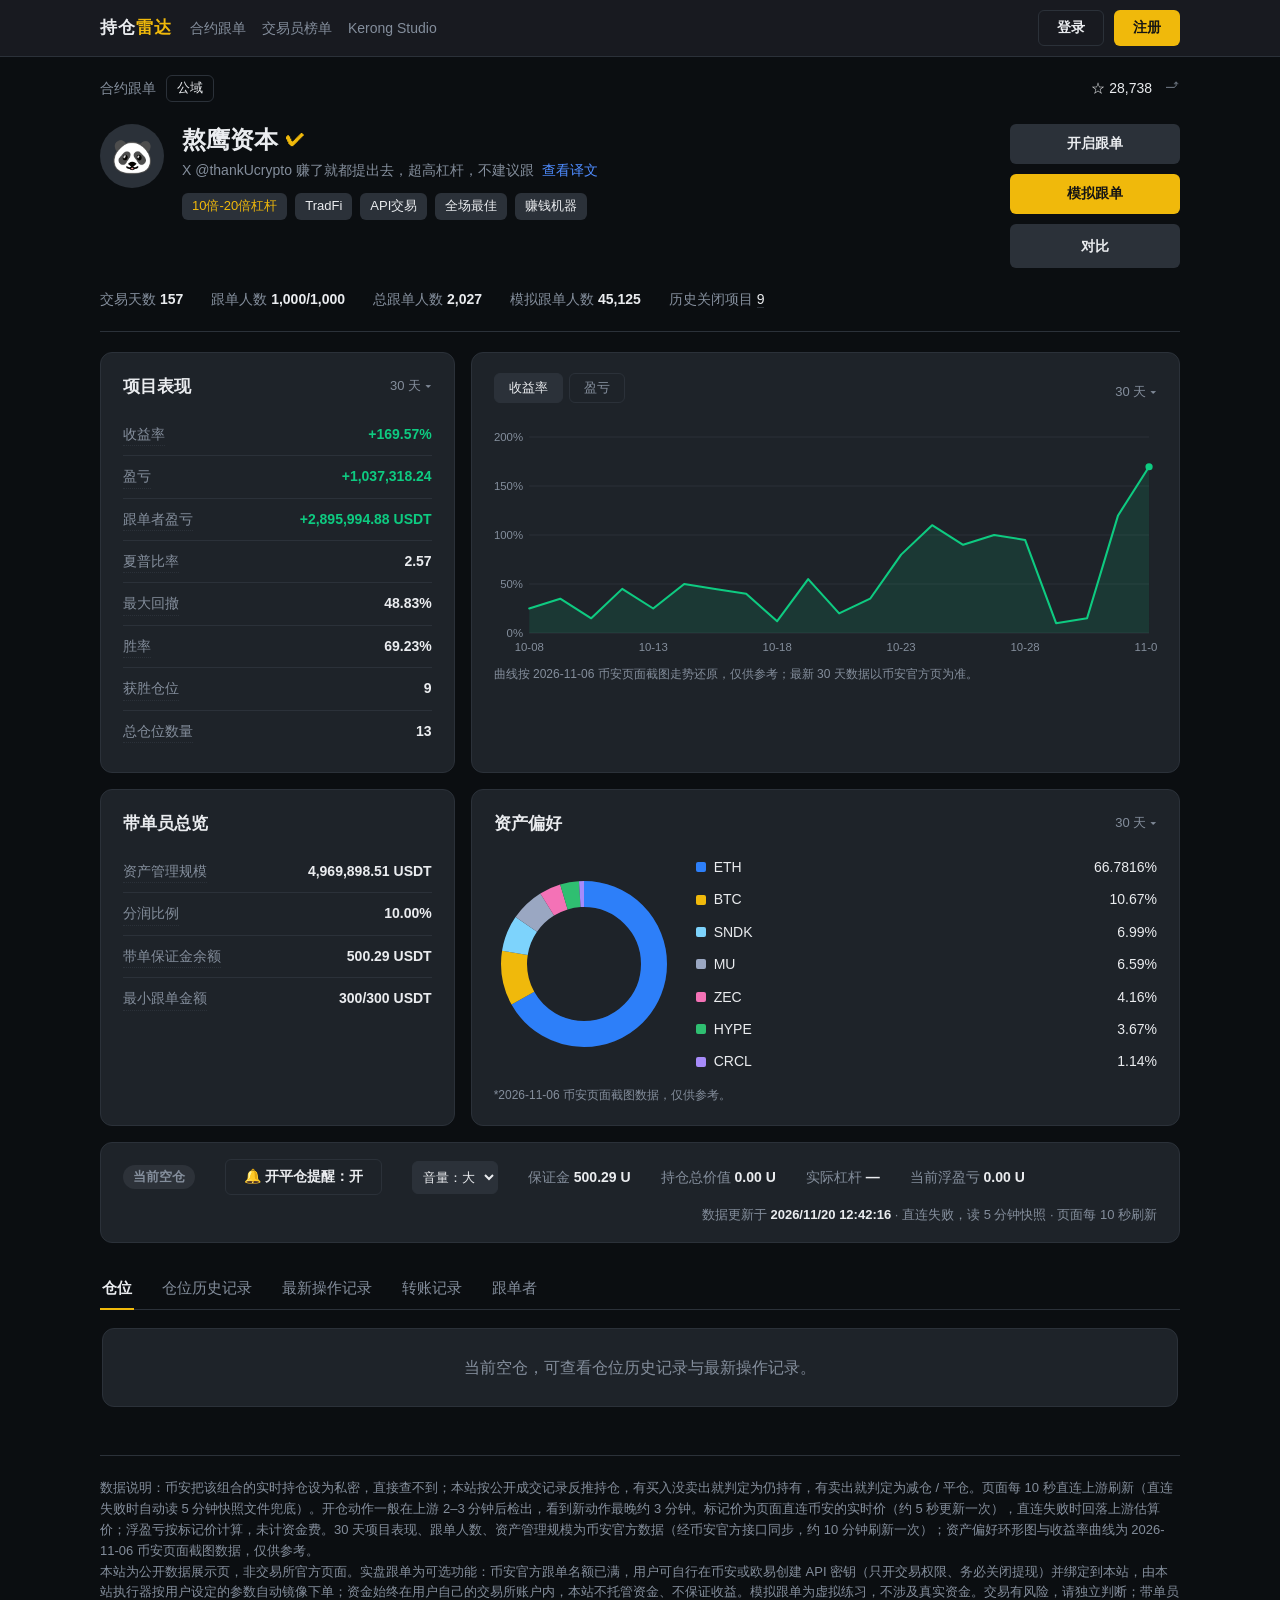
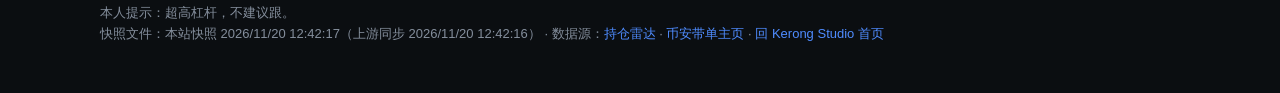
==== commit eced9ae4: "跟单杠杆改固定20倍全仓：固定杠杆上限10→20，每轮对目标仓先对齐杠杆" ====
--- a/radar.html
+++ b/radar.html
@@ -1013,7 +1013,7 @@
     panel.innerHTML = '<div class="card" style="margin-top:16px"><h2>实盘跟单 · API 自动执行</h2><p class="red">' + escHtml(liveStatus.error || '读取状态失败') + '</p></div>';
     return;
   }
-  const riskNote = '<p class="hist-note" style="margin-top:10px">怎么跟：执行器每分钟把你的合约账户仓位对齐到他的仓位，仓位名义金额按双方权益比例跟（我方名义 = 他名义 × 我方权益÷他权益，两边仓位占各自权益的百分比一致，权益每轮现读、自动跟着变；他权益数据异常时回落到备用锚定，默认他开 38 万 U、我方开 50 U；差额小于 5 U 不追，杠杆跟随他的，保证金护栏只在钱不够时兜底）；他开仓后上游约 2–3 分钟才检出，再加每分钟一轮的对账，入场天然比他慢几分钟、有滑点，跟模拟的口径一致但更慢。风险：他是超高杠杆打法（历史最大回撤约 49%），跟单可能爆仓；先用演练模式看几天日志，再用小额实盘。密钥安全：执行器在云端运行、出口 IP 不固定，密钥无法设 IP 白名单，所以创建密钥时只开交易权限、绝不要开提现；建议专门用一个子账户跟单，执行器只动它持有或跟过的品种，你自己手动开的其他品种不会被碰，但同一品种的手动仓会和跟单仓合并计算。用欧易跟单时，他在币安交易的品种按欧易对应的 USDT 永续镜像（SPCX、NVDA、SKHYNIX 等欧易都有），两家价格和资金费略有差异，跟单结果不会和币安分毫不差。</p>';
+  const riskNote = '<p class="hist-note" style="margin-top:10px">怎么跟：执行器每分钟把你的合约账户仓位对齐到他的仓位，仓位名义金额按双方权益比例跟（我方名义 = 他名义 × 我方权益÷他权益，两边仓位占各自权益的百分比一致，权益每轮现读、自动跟着变；他权益数据异常时回落到备用锚定，默认他开 38 万 U、我方开 50 U；差额小于 5 U 不追，杠杆固定 20 倍、全仓模式，保证金护栏只在钱不够时兜底）；他开仓后上游约 2–3 分钟才检出，再加每分钟一轮的对账，入场天然比他慢几分钟、有滑点，跟模拟的口径一致但更慢。风险：他是超高杠杆打法（历史最大回撤约 49%），跟单可能爆仓；先用演练模式看几天日志，再用小额实盘。密钥安全：执行器在云端运行、出口 IP 不固定，密钥无法设 IP 白名单，所以创建密钥时只开交易权限、绝不要开提现；建议专门用一个子账户跟单，执行器只动它持有或跟过的品种，你自己手动开的其他品种不会被碰，但同一品种的手动仓会和跟单仓合并计算。用欧易跟单时，他在币安交易的品种按欧易对应的 USDT 永续镜像（SPCX、NVDA、SKHYNIX 等欧易都有），两家价格和资金费略有差异，跟单结果不会和币安分毫不差。</p>';
   if (!liveStatus.bound) {
     panel.innerHTML = '<div class="card" style="margin-top:16px"><h2>实盘跟单 · API 自动执行 <span class="right">未绑定</span></h2>' +
       '<p style="font-size:14px;line-height:1.8">币安官方跟单名额已满（1000/1000），这里走 API 自动跟单：把你交易所的 API 密钥绑定到本站，后端执行器按你设定的金额自动镜像他的仓位，资金一直在你自己的账户里。</p>' +
@@ -1081,7 +1081,7 @@
     '<h3 style="margin:16px 0 8px;font-size:15px">合约账户仓位</h3>' + posHtml + lockedHtml +
     '<div style="display:flex;gap:10px;flex-wrap:wrap;align-items:flex-end;margin-top:14px">' +
     '<label style="font-size:13px;color:var(--muted)">杠杆模式<br><select id="cpLevMode" style="background:#2b3139;color:var(--text);border:1px solid var(--line);border-radius:6px;padding:7px 9px;font-size:14px"><option value="fixed"' + (s.leverageMode === 'fixed' ? ' selected' : '') + '>固定杠杆</option><option value="follow"' + (s.leverageMode === 'follow' ? ' selected' : '') + '>跟随他的实际杠杆（封顶 20）</option></select></label>' +
-    '<label style="font-size:13px;color:var(--muted)">固定杠杆 (1–10)<br><input id="cpLev" type="number" min="1" max="10" step="1" value="' + s.fixedLeverage + '" style="width:90px;background:#2b3139;color:var(--text);border:1px solid var(--line);border-radius:6px;padding:7px 9px;font-size:14px"></label>' +
+    '<label style="font-size:13px;color:var(--muted)">固定杠杆 (1–20)<br><input id="cpLev" type="number" min="1" max="20" step="1" value="' + s.fixedLeverage + '" style="width:90px;background:#2b3139;color:var(--text);border:1px solid var(--line);border-radius:6px;padding:7px 9px;font-size:14px"></label>' +
     '<label style="font-size:13px;color:var(--muted)">执行模式<br><select id="cpDry" style="background:#2b3139;color:var(--text);border:1px solid var(--line);border-radius:6px;padding:7px 9px;font-size:14px"><option value="1"' + (s.dryRun ? ' selected' : '') + '>演练（只记日志，不下真单）</option><option value="0"' + (!s.dryRun ? ' selected' : '') + '>实盘（真实下单）</option></select></label>' +
     '<button class="btn btn-ghost" onclick="saveCopySettings()">保存参数</button>' +
     (s.enabled ? '<button class="btn btn-ghost" onclick="setCopyEnabled(false)">停止跟单</button>' : '<button class="btn btn-yellow" onclick="setCopyEnabled(true)">启用跟单</button>') +
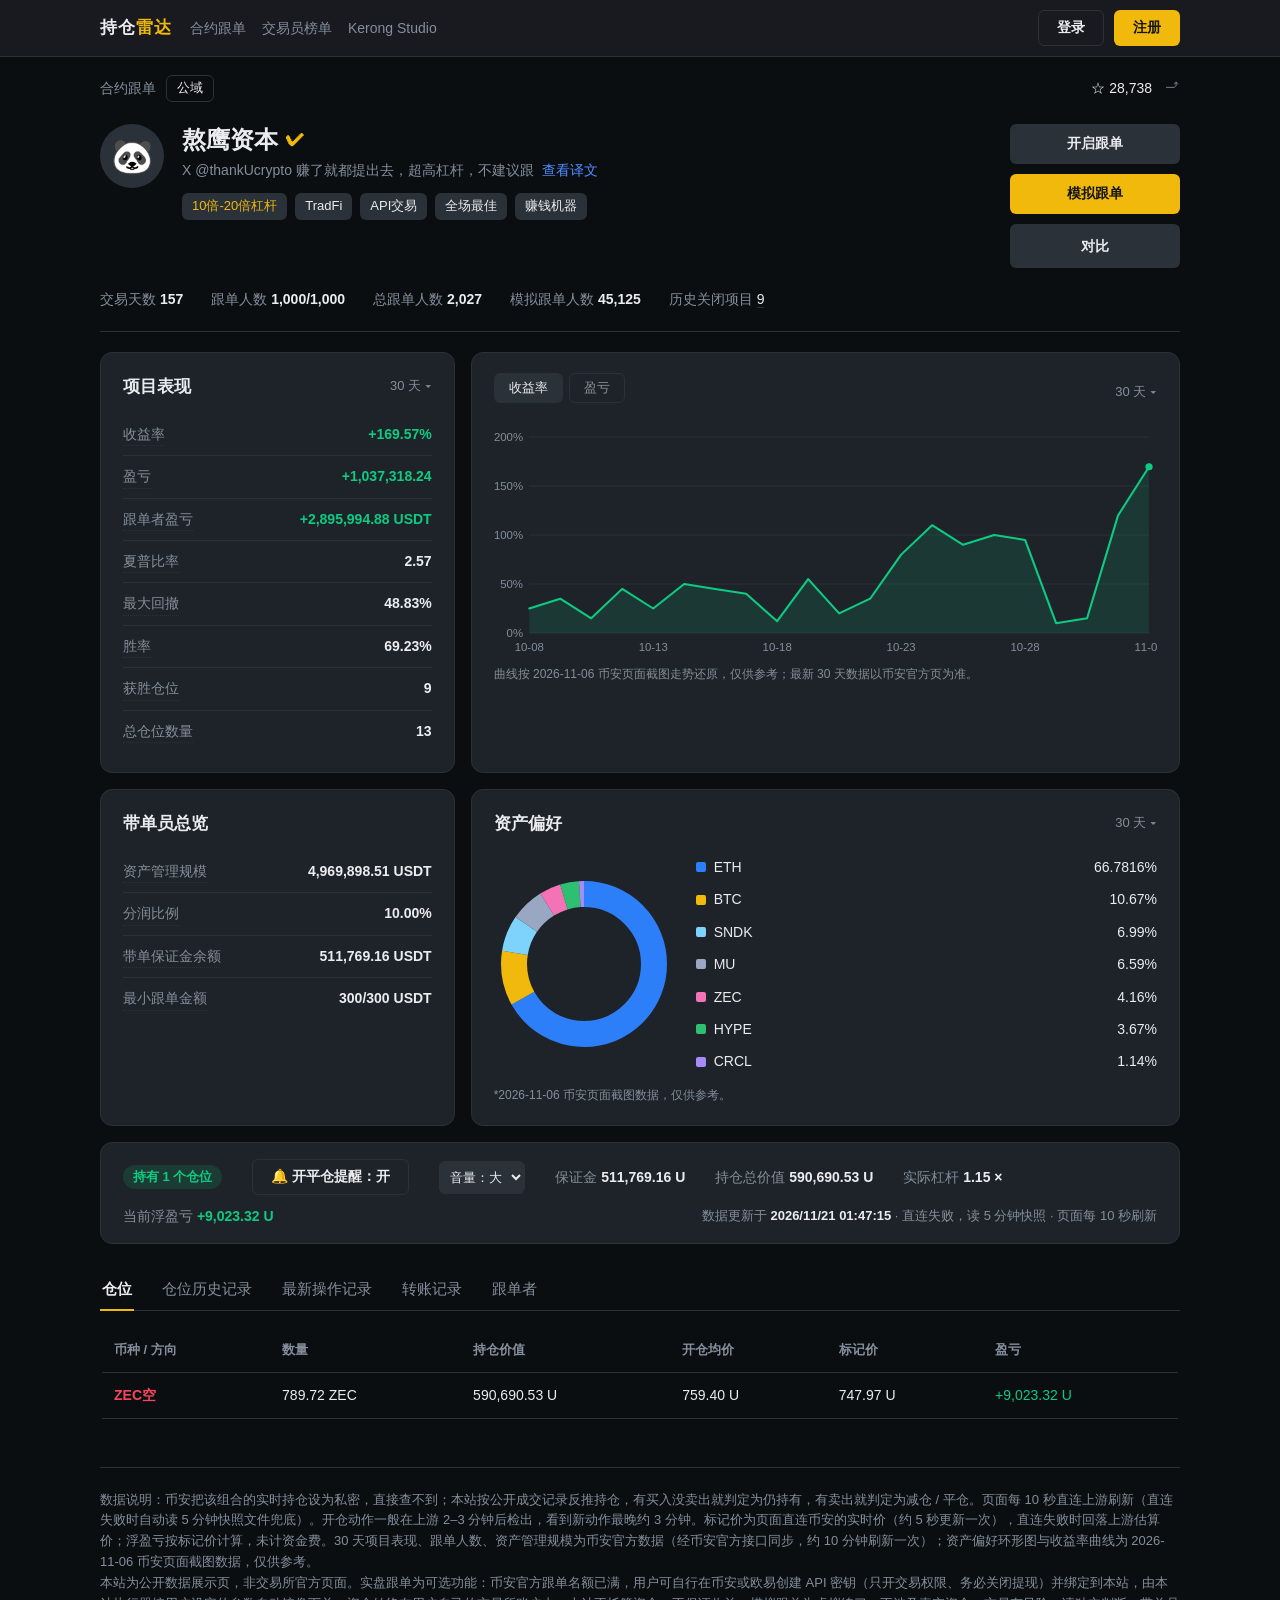
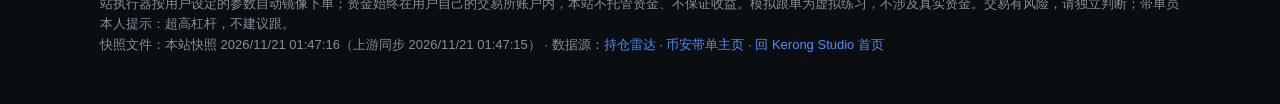
==== commit 552fc6ba: "跟单偏差门槛 5U→3U（用户 2026-11-21 拍板）：COPY_MIN_ADJUST_NOTIONAL 与欧易过滤器 minNotional 同步降到 3，面板文案同步" ====
--- a/radar.html
+++ b/radar.html
@@ -1013,7 +1013,7 @@
     panel.innerHTML = '<div class="card" style="margin-top:16px"><h2>实盘跟单 · API 自动执行</h2><p class="red">' + escHtml(liveStatus.error || '读取状态失败') + '</p></div>';
     return;
   }
-  const riskNote = '<p class="hist-note" style="margin-top:10px">怎么跟：执行器每分钟把你的合约账户仓位对齐到他的仓位，仓位名义金额按双方权益比例跟（我方名义 = 他名义 × 我方权益÷他权益，两边仓位占各自权益的百分比一致，权益每轮现读、自动跟着变；他权益数据异常时回落到备用锚定，默认他开 38 万 U、我方开 50 U；差额小于 5 U 不追，杠杆固定 20 倍、全仓模式，保证金护栏只在钱不够时兜底）；他开仓后上游约 2–3 分钟才检出，再加每分钟一轮的对账，入场天然比他慢几分钟、有滑点，跟模拟的口径一致但更慢。风险：他是超高杠杆打法（历史最大回撤约 49%），跟单可能爆仓；先用演练模式看几天日志，再用小额实盘。密钥安全：执行器在云端运行、出口 IP 不固定，密钥无法设 IP 白名单，所以创建密钥时只开交易权限、绝不要开提现；建议专门用一个子账户跟单，执行器只动它持有或跟过的品种，你自己手动开的其他品种不会被碰，但同一品种的手动仓会和跟单仓合并计算。用欧易跟单时，他在币安交易的品种按欧易对应的 USDT 永续镜像（SPCX、NVDA、SKHYNIX 等欧易都有），两家价格和资金费略有差异，跟单结果不会和币安分毫不差。</p>';
+  const riskNote = '<p class="hist-note" style="margin-top:10px">怎么跟：执行器每分钟把你的合约账户仓位对齐到他的仓位，仓位名义金额按双方权益比例跟（我方名义 = 他名义 × 我方权益÷他权益，两边仓位占各自权益的百分比一致，权益每轮现读、自动跟着变；他权益数据异常时回落到备用锚定，默认他开 38 万 U、我方开 50 U；差额小于 3 U 不追，杠杆固定 20 倍、全仓模式，保证金护栏只在钱不够时兜底）；他开仓后上游约 2–3 分钟才检出，再加每分钟一轮的对账，入场天然比他慢几分钟、有滑点，跟模拟的口径一致但更慢。风险：他是超高杠杆打法（历史最大回撤约 49%），跟单可能爆仓；先用演练模式看几天日志，再用小额实盘。密钥安全：执行器在云端运行、出口 IP 不固定，密钥无法设 IP 白名单，所以创建密钥时只开交易权限、绝不要开提现；建议专门用一个子账户跟单，执行器只动它持有或跟过的品种，你自己手动开的其他品种不会被碰，但同一品种的手动仓会和跟单仓合并计算。用欧易跟单时，他在币安交易的品种按欧易对应的 USDT 永续镜像（SPCX、NVDA、SKHYNIX 等欧易都有），两家价格和资金费略有差异，跟单结果不会和币安分毫不差。</p>';
   if (!liveStatus.bound) {
     panel.innerHTML = '<div class="card" style="margin-top:16px"><h2>实盘跟单 · API 自动执行 <span class="right">未绑定</span></h2>' +
       '<p style="font-size:14px;line-height:1.8">币安官方跟单名额已满（1000/1000），这里走 API 自动跟单：把你交易所的 API 密钥绑定到本站，后端执行器按你设定的金额自动镜像他的仓位，资金一直在你自己的账户里。</p>' +
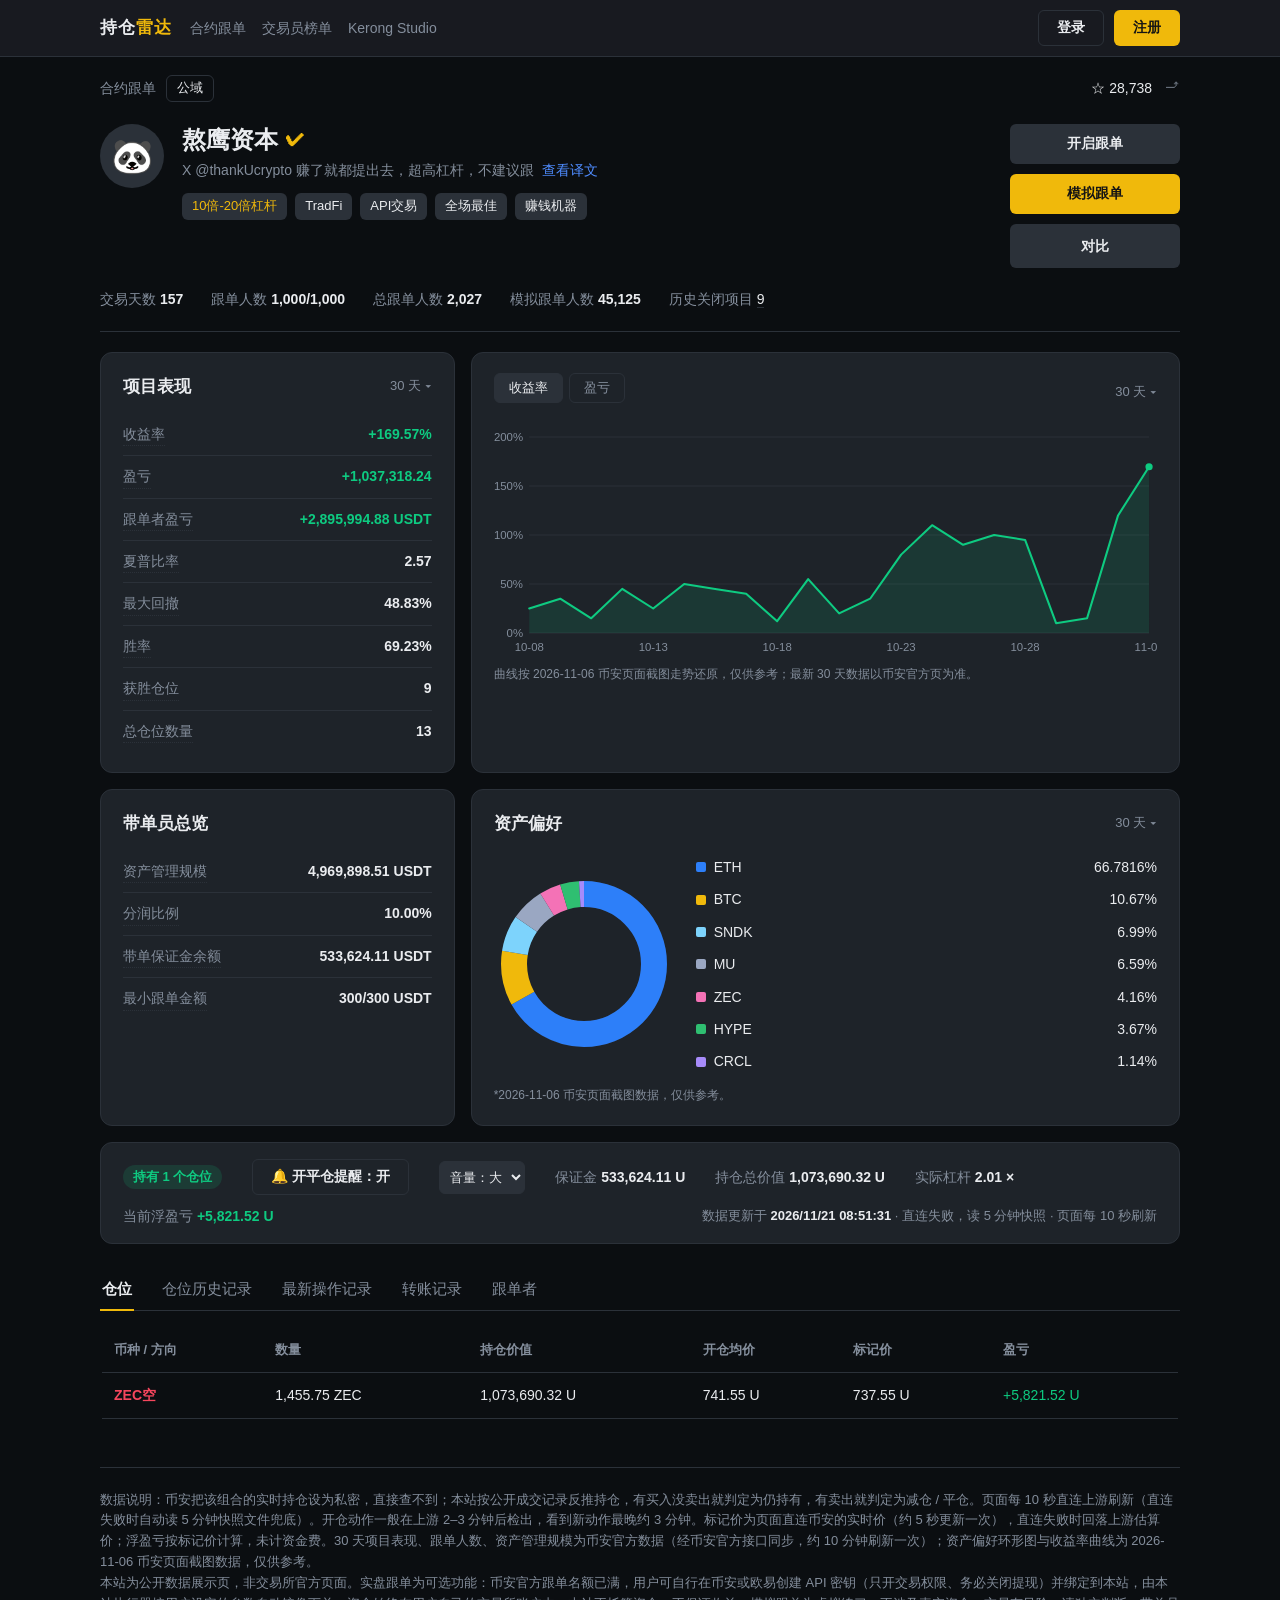
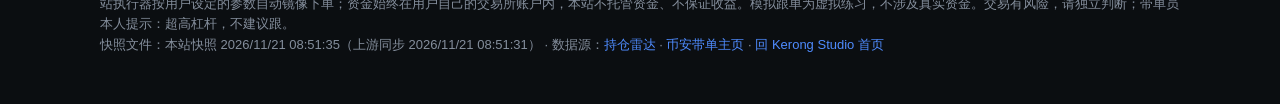
==== commit 44d945e9: "跟单改事件驱动：只在他开/加/减/平时动单，比例漂移不补开（用户 2026-11-21 拍板）；新增 copyEventDesired 纯函数+基线/pending 机制，面板说明同步" ====
--- a/radar.html
+++ b/radar.html
@@ -1013,7 +1013,7 @@
     panel.innerHTML = '<div class="card" style="margin-top:16px"><h2>实盘跟单 · API 自动执行</h2><p class="red">' + escHtml(liveStatus.error || '读取状态失败') + '</p></div>';
     return;
   }
-  const riskNote = '<p class="hist-note" style="margin-top:10px">怎么跟：执行器每分钟把你的合约账户仓位对齐到他的仓位，仓位名义金额按双方权益比例跟（我方名义 = 他名义 × 我方权益÷他权益，两边仓位占各自权益的百分比一致，权益每轮现读、自动跟着变；他权益数据异常时回落到备用锚定，默认他开 38 万 U、我方开 50 U；差额小于 3 U 不追，杠杆固定 20 倍、全仓模式，保证金护栏只在钱不够时兜底）；他开仓后上游约 2–3 分钟才检出，再加每分钟一轮的对账，入场天然比他慢几分钟、有滑点，跟模拟的口径一致但更慢。风险：他是超高杠杆打法（历史最大回撤约 49%），跟单可能爆仓；先用演练模式看几天日志，再用小额实盘。密钥安全：执行器在云端运行、出口 IP 不固定，密钥无法设 IP 白名单，所以创建密钥时只开交易权限、绝不要开提现；建议专门用一个子账户跟单，执行器只动它持有或跟过的品种，你自己手动开的其他品种不会被碰，但同一品种的手动仓会和跟单仓合并计算。用欧易跟单时，他在币安交易的品种按欧易对应的 USDT 永续镜像（SPCX、NVDA、SKHYNIX 等欧易都有），两家价格和资金费略有差异，跟单结果不会和币安分毫不差。</p>';
+  const riskNote = '<p class="hist-note" style="margin-top:10px">怎么跟：执行器每分钟看一轮，只在他开仓/加仓/减仓/平仓时才跟着动单，他不动仓位时哪怕比例漂移也不补开（补开价差太大）；动单时仓位名义金额按双方权益比例跟（我方名义 = 他当时总仓名义 × 我方权益÷他权益，权益在动单那一轮现读；他权益数据异常时回落到备用锚定，默认他开 38 万 U、我方开 50 U；差额小于 3 U 不追，杠杆固定 20 倍、全仓模式，保证金护栏只在钱不够时兜底）；他开仓后上游约 2–3 分钟才检出，再加每分钟一轮的对账，入场天然比他慢几分钟、有滑点，跟模拟的口径一致但更慢。风险：他是超高杠杆打法（历史最大回撤约 49%），跟单可能爆仓；先用演练模式看几天日志，再用小额实盘。密钥安全：执行器在云端运行、出口 IP 不固定，密钥无法设 IP 白名单，所以创建密钥时只开交易权限、绝不要开提现；建议专门用一个子账户跟单，执行器只动它持有或跟过的品种，你自己手动开的其他品种不会被碰，但同一品种的手动仓会和跟单仓合并计算。用欧易跟单时，他在币安交易的品种按欧易对应的 USDT 永续镜像（SPCX、NVDA、SKHYNIX 等欧易都有），两家价格和资金费略有差异，跟单结果不会和币安分毫不差。</p>';
   if (!liveStatus.bound) {
     panel.innerHTML = '<div class="card" style="margin-top:16px"><h2>实盘跟单 · API 自动执行 <span class="right">未绑定</span></h2>' +
       '<p style="font-size:14px;line-height:1.8">币安官方跟单名额已满（1000/1000），这里走 API 自动跟单：把你交易所的 API 密钥绑定到本站，后端执行器按你设定的金额自动镜像他的仓位，资金一直在你自己的账户里。</p>' +
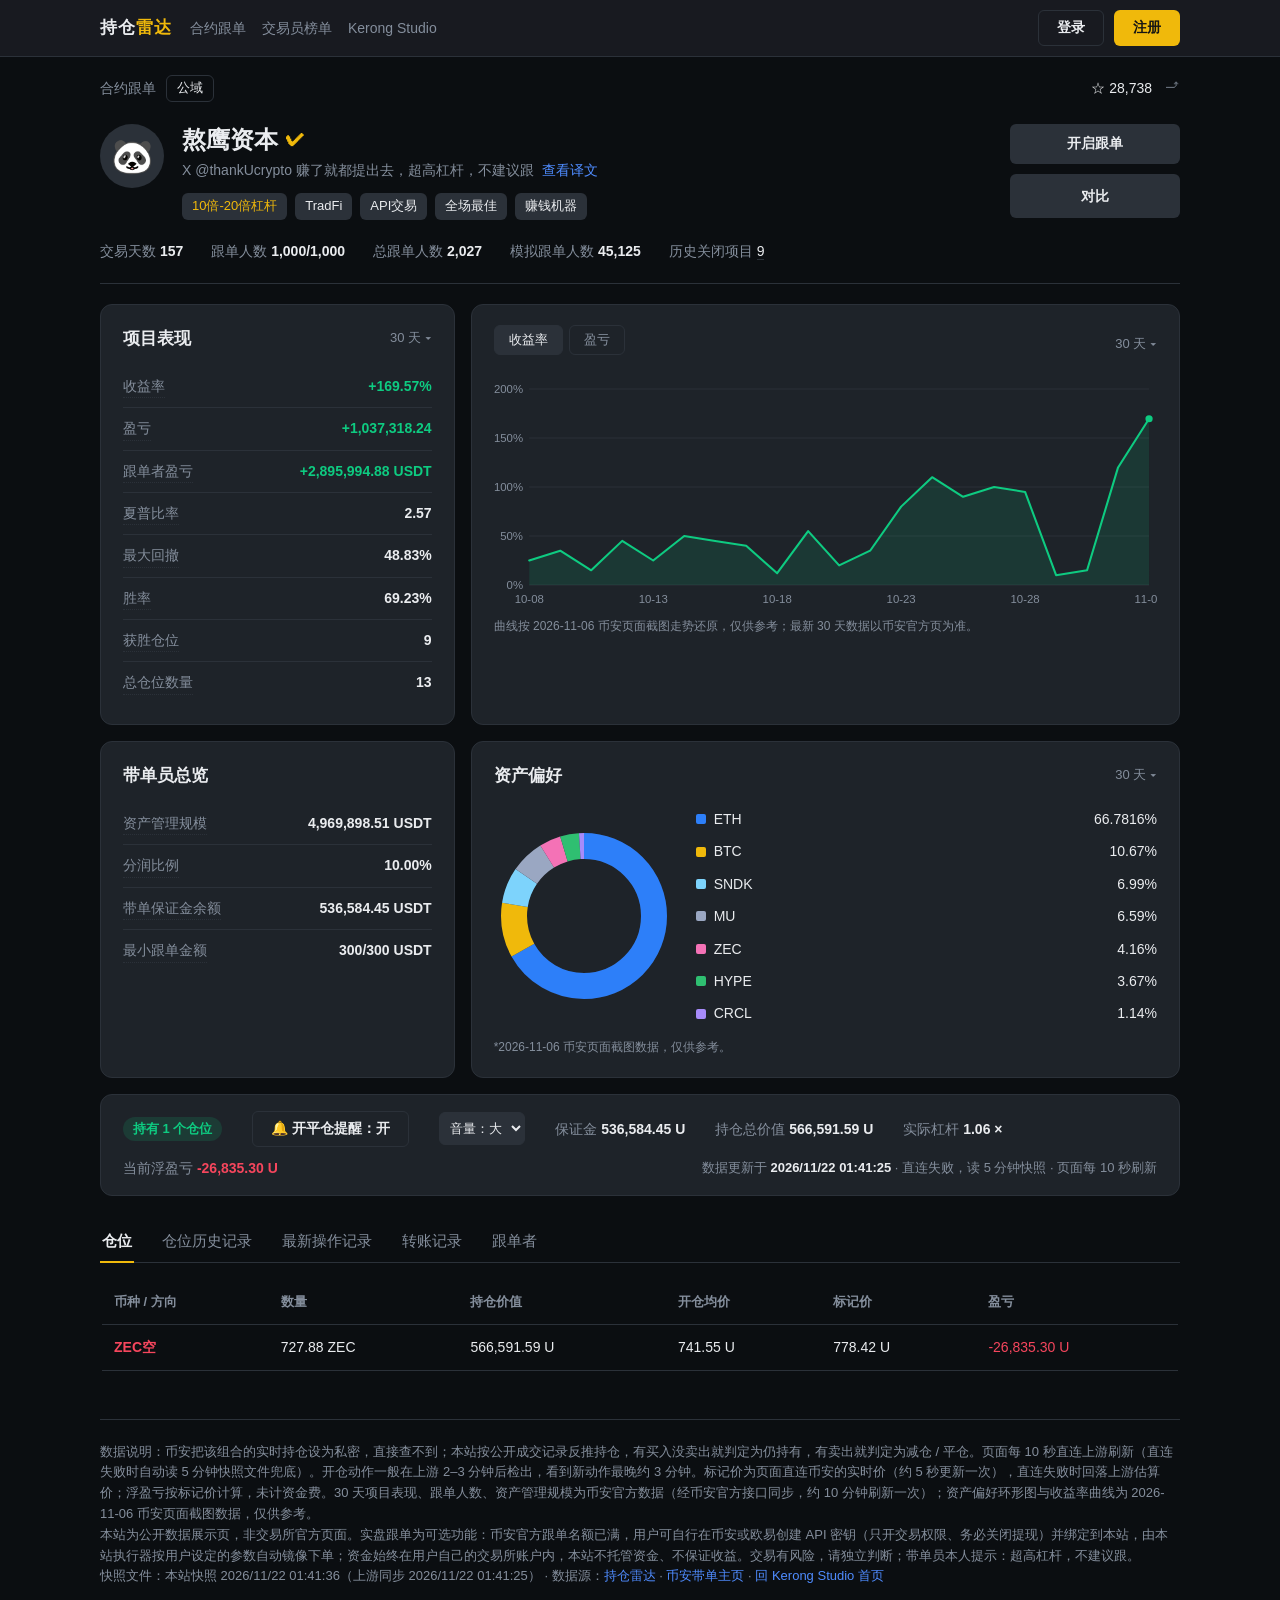
==== commit 37f09dcc: "雷达页：删除模拟跟单板块；实盘持仓加持仓价值列；实盘新增仓位历史记录（/api/copy/history 拉欧易已平仓历史）" ====
--- a/radar.html
+++ b/radar.html
@@ -141,7 +141,6 @@
     </div>
     <div class="actions">
       <button class="btn" id="followBtn" onclick="toggleLivePanel()">开启跟单</button>
-      <button class="btn btn-yellow" id="simBtn" onclick="toggleSimPanel()">模拟跟单</button>
       <a class="btn" href="https://coin.911quant.com/" target="_blank" rel="noopener">对比</a>
     </div>
   </div>
@@ -202,7 +201,6 @@
     <span style="margin-left:auto;color:var(--muted);font-size:13px;">数据更新于 <b id="updatedAt" style="color:var(--text);">—</b> · <span id="liveNote">直连上游 · 每 10 秒刷新</span></span>
   </div>
   <div id="livePanel" style="display:none"></div>
-  <div id="simPanel" style="display:none"></div>
   <div class="err" id="errBox">刚才那次刷新没拿到新数据，显示的是上一次快照，稍后会自动再试。</div>
 
   <div class="tabs" id="tabs">
@@ -231,7 +229,7 @@
 
   <footer>
     数据说明：币安把该组合的实时持仓设为私密，直接查不到；本站按公开成交记录反推持仓，有买入没卖出就判定为仍持有，有卖出就判定为减仓 / 平仓。页面每 10 秒直连上游刷新（直连失败时自动读 5 分钟快照文件兜底）。开仓动作一般在上游 2–3 分钟后检出，看到新动作最晚约 3 分钟。标记价为页面直连币安的实时价（约 5 秒更新一次），直连失败时回落上游估算价；浮盈亏按标记价计算，未计资金费。30 天项目表现、跟单人数、资产管理规模为币安官方数据（经币安官方接口同步，约 10 分钟刷新一次）；资产偏好环形图与收益率曲线为 2026-11-06 币安页面截图数据，仅供参考。<br>
-    本站为公开数据展示页，非交易所官方页面。实盘跟单为可选功能：币安官方跟单名额已满，用户可自行在币安或欧易创建 API 密钥（只开交易权限、务必关闭提现）并绑定到本站，由本站执行器按用户设定的参数自动镜像下单；资金始终在用户自己的交易所账户内，本站不托管资金、不保证收益。模拟跟单为虚拟练习，不涉及真实资金。交易有风险，请独立判断；带单员本人提示：超高杠杆，不建议跟。<br>
+    本站为公开数据展示页，非交易所官方页面。实盘跟单为可选功能：币安官方跟单名额已满，用户可自行在币安或欧易创建 API 密钥（只开交易权限、务必关闭提现）并绑定到本站，由本站执行器按用户设定的参数自动镜像下单；资金始终在用户自己的交易所账户内，本站不托管资金、不保证收益。交易有风险，请独立判断；带单员本人提示：超高杠杆，不建议跟。<br>
     快照文件：<span id="snapshotAt">—</span> · 数据源：<a href="https://coin.911quant.com/" target="_blank" rel="noopener">持仓雷达</a> · <a href="https://www.binance.com/zh-CN/copy-trading/lead-details/5075281354358777856?timeRange=30D" target="_blank" rel="noopener">币安带单主页</a> · <a href="https://xiaoxiaoke.ccwu.cc/">回 Kerong Studio 首页</a>
   </footer>
 </div>
@@ -391,10 +389,11 @@
     .concat(freshCloses.slice(0, 3).map(describeClose)).slice(0, 4);
   speak(parts.join('；'));
   // 与语音提醒同一时刻，立刻让云端执行器同步一轮，不必再等每分钟的定时轮次；
-  // 多个标签页用 localStorage 时间戳去重（20 秒内只触发一次），失败静默、定时轮次兜底。
+  // 多个标签页用 localStorage 时间戳去重（5 秒内只触发一次；执行器下单前有实时复核、不会重复下单），
+  // 失败静默、定时轮次兜底。
   try {
     const now = Date.now();
-    if (now - +(localStorage.getItem('radar_auto_run_at') || 0) > 20000) {
+    if (now - +(localStorage.getItem('radar_auto_run_at') || 0) > 5000) {
       localStorage.setItem('radar_auto_run_at', String(now));
       autoRunCopy();
     }
@@ -501,7 +500,6 @@
   }
 
   renderHistory(d);
-  reconcileSim(d);
 
   const evs = (d.events || []).slice(0, 15);
   document.getElementById('pane-events').innerHTML = evs.length === 0 ? '<div class="empty-box">暂无动态记录。</div>' :
@@ -545,235 +543,6 @@
 }
 function toggleHistAll() { histShowAll = !histShowAll; renderHistory(lastData); }
 
-/* ---- 模拟跟单：虚拟 10,000 USDT 账户，按带单员仓位比例镜像 ----
-   只在本浏览器运行（localStorage 保存），页面关了就不再同步，不碰真钱。
-   比例 = 模拟权益 / 带单员权益，开仓时锁定在每笔模拟仓位上；带单员
-   加仓/减仓时模拟仓按同一比例跟；平仓按带单员实际成交价结算。
-   注意：上游持仓的 leverage 字段为 0（带单组合不暴露单笔杠杆），
-   保证金占用按带单员实际杠杆（effectiveLeverage）估算。 */
-const SIM_KEY = 'radar_sim_v1';
-const SIM_CAPITAL = 10000;
-/* 交易手续费率：币安 USDⓈ-M 普通用户 taker 0.05%（maker 0.02%）。
-   跟单镜像是跟着带单员的成交走、按市价执行，按 taker 计；开仓、加仓、平仓每一笔都按成交额扣。
-   用 BNB 抵扣的 9 折、VIP 折扣未计；资金费率暂未计入（上游不提供历史资金费率）。 */
-const SIM_FEE_RATE = 0.0005;
-let simState = null;
-try { simState = JSON.parse(localStorage.getItem(SIM_KEY) || 'null'); } catch (e) { simState = null; }
-let simPanelOpen = false;
-function saveSim() { try { localStorage.setItem(SIM_KEY, JSON.stringify(simState)); } catch (e) { /* 隐私模式写不进就只放内存 */ } }
-function simDir(side) { return side === 'LONG' ? 1 : -1; }
-function simUnrealized() {
-  if (!simState) return 0;
-  let u = 0;
-  for (const k in simState.positions) { const p = simState.positions[k]; u += (p.markPrice - p.entryPrice) * p.quantity * simDir(p.side); }
-  return u;
-}
-function simEquity() { if (!simState) return SIM_CAPITAL; const v = SIM_CAPITAL + simState.realizedPnl - (simState.openFees || 0) + simUnrealized(); return Math.abs(v) < 1e-9 ? 0 : v; }
-function simTotalFees() { return simState ? (simState.openFees || 0) + (simState.closeFees || 0) : 0; }
-function simMarginUsed() {
-  if (!simState) return 0;
-  let m = 0;
-  for (const k in simState.positions) { const p = simState.positions[k]; m += p.quantity * p.markPrice / (p.leverage || 5); }
-  return m;
-}
-/* 维持保证金：按币安 USDⓈ-M 的分档维持保证金率近似（边际分段累加）。
-   BTC/ETH 用主流大币分档，其他币种与股票代币用高一档的山寨分档；
-   币安实时分档会调整，这里是近似值，强平触发点可能有几个百分点的偏差。 */
-function simMmrTiers(symbol) {
-  const base = String(symbol || '').replace(/USDT$/, '');
-  if (base === 'BTC') return [[50000, 0.004], [250000, 0.005], [1000000, 0.01], [Infinity, 0.025]];
-  if (base === 'ETH') return [[50000, 0.005], [250000, 0.0065], [1000000, 0.01], [Infinity, 0.02]];
-  return [[50000, 0.01], [250000, 0.015], [Infinity, 0.025]];
-}
-function simMaintFor(symbol, notional) {
-  let mm = 0, prev = 0;
-  for (const t of simMmrTiers(symbol)) {
-    if (notional <= prev) break;
-    mm += (Math.min(notional, t[0]) - prev) * t[1];
-    prev = t[0];
-  }
-  return mm;
-}
-function simMaintMargin() {
-  if (!simState) return 0;
-  let mm = 0;
-  for (const k in simState.positions) { const p = simState.positions[k]; mm += simMaintFor(p.symbol, p.quantity * p.markPrice); }
-  return mm;
-}
-/* 保证金率 = 维持保证金 ÷ 账户权益 ×100%，到 100% 触发强平（币安同口径） */
-function simMarginRatio() {
-  if (!simState) return 0;
-  const eq = simEquity();
-  if (eq <= 0) return Infinity;
-  return simMaintMargin() / eq * 100;
-}
-/* 全仓模式下某笔仓的强平参考价：假设其他仓标记价不变，解 权益 = 维持保证金 */
-function simCrossLiqPrice(key) {
-  if (!simState || !simState.positions[key]) return null;
-  const p = simState.positions[key];
-  const qty = p.quantity, mark = p.markPrice;
-  if (!(qty > 0) || !(mark > 0)) return null;
-  const eq = simEquity();
-  let mmOthers = 0;
-  for (const k in simState.positions) {
-    if (k === key) continue;
-    const q = simState.positions[k];
-    mmOthers += simMaintFor(q.symbol, q.quantity * q.markPrice);
-  }
-  const notional = qty * mark;
-  const mmrEff = notional > 0 ? simMaintFor(p.symbol, notional) / notional : 0.01;
-  let liq;
-  if (p.side === 'LONG') {
-    liq = (mmOthers - eq + mark * qty) / (qty * (1 - mmrEff));
-    if (!(liq > 0) || liq >= mark) return null;
-  } else {
-    liq = (eq - mmOthers + mark * qty) / (qty * (1 + mmrEff));
-    if (!(liq > mark)) return null;
-  }
-  return liq;
-}
-/* 爆仓强平：全仓模式，权益 ≤ 维持保证金时按标记价强制平掉全部持仓，
-   再扣 1.5% 强平清算费（币安口径近似），剩余权益最低到 0（穿仓部分现实中由保险基金承担） */
-function simLiquidate() {
-  const keys = Object.keys(simState.positions);
-  if (keys.length === 0) return false;
-  let totalNotional = 0;
-  for (const k of keys) { const p = simState.positions[k]; totalNotional += p.quantity * p.markPrice; }
-  const at = new Date().toISOString();
-  for (const k of keys) simClosePos(k, simState.positions[k] ? simState.positions[k].markPrice : 0, at, '爆仓强平');
-  let balAfter = simEquity(); /* 此时持仓已全平、浮动盈亏为 0，权益已扣开仓手续费与平仓净盈亏 */
-  if (balAfter < 0) { /* 穿仓部分现实中由保险基金兜底，账户剩余最低到 0 */
-    simState.insuranceCovered = (simState.insuranceCovered || 0) + (-balAfter);
-    simState.realizedPnl += -balAfter;
-    balAfter = 0;
-  }
-  const fee = Math.min(totalNotional * 0.015, balAfter);
-  simState.realizedPnl -= fee;
-  simState.liquidationFee = (simState.liquidationFee || 0) + fee;
-  simState.liquidated = true;
-  simState.liquidatedAt = at;
-  simState.active = false;
-  const dust = simEquity();
-  if (Math.abs(dust) < 0.005) simState.realizedPnl -= dust; /* 抹掉浮点尘埃，避免面板显示 -0.00 */
-  return true;
-}
-function simCheckLiquidation() {
-  if (!simState || !simState.active || simState.liquidated) return false;
-  if (Object.keys(simState.positions).length === 0) return false;
-  if (simEquity() > simMaintMargin()) return false;
-  return simLiquidate();
-}
-function simMaxEventId(d) {
-  let maxId = null;
-  (d.events || []).forEach(e => { if (typeof e.id === 'number' && (maxId === null || e.id > maxId)) maxId = e.id; });
-  return maxId;
-}
-function simOpenPos(d, p, ratio) {
-  const now = new Date().toISOString();
-  return { symbol: p.symbol, side: p.side, quantity: p.quantity * ratio, entryPrice: p.markPrice, markPrice: p.markPrice, leverage: d.effectiveLeverage || 5, ratio: ratio, openedAt: now, createdAt: now };
-}
-/* 跟单动态（开仓 / 加仓 / 补录）：交易记录表只记平仓，开仓动作记在这里，面板上一起折叠展示 */
-function simPushActivity(list) {
-  if (!simState || !list || !list.length) return;
-  simState.activity = simState.activity || [];
-  for (const a of list) simState.activity.push(a);
-  simState.activity.sort((x, y) => new Date(y.at) - new Date(x.at));
-  simState.activity = simState.activity.slice(0, 60);
-}
-function simClosePos(key, exitPrice, closedAt, reason) {
-  const p = simState.positions[key];
-  if (!p) return;
-  const gross = (exitPrice - p.entryPrice) * p.quantity * simDir(p.side);
-  const fee = p.quantity * exitPrice * SIM_FEE_RATE;
-  const pnl = gross - fee;
-  simState.realizedPnl += pnl;
-  simState.closeFees = (simState.closeFees || 0) + fee;
-  simState.trades.unshift({ symbol: p.symbol, side: p.side, action: 'CLOSE', quantity: p.quantity, entryPrice: p.entryPrice, exitPrice: exitPrice, pnl: pnl, fee: fee, closedAt: closedAt || new Date().toISOString(), reason: reason || '跟单平仓' });
-  delete simState.positions[key];
-}
-/* 按带单员当前持仓快照同步模拟仓（开始 / 继续时用） */
-function simSyncSnapshot(d) {
-  const eq = d.marginBalance || d.equity;
-  if (!eq || eq <= 0) return false;
-  const ratio = simEquity() / eq;
-  const traderPos = {};
-  (d.positions || []).forEach(p => { traderPos[p.symbol + '_' + p.side] = p; });
-  for (const k in simState.positions) if (!traderPos[k]) simClosePos(k, simState.positions[k].markPrice);
-  simState.blocked = simState.blocked || {};
-  for (const k in simState.blocked) if (!traderPos[k]) delete simState.blocked[k];
-  (d.positions || []).forEach(p => {
-    const key = p.symbol + '_' + p.side;
-    if (!simState.positions[key] && !simState.blocked[key]) {
-      const np = simOpenPos(d, p, ratio);
-      simState.positions[key] = np;
-      /* 快照镜像开仓在真实跟单里同样要成交、要付手续费 */
-      const fee = np.quantity * np.markPrice * SIM_FEE_RATE;
-      simState.openFees = (simState.openFees || 0) + fee;
-      simPushActivity([{ at: new Date().toISOString(), symbol: p.symbol, side: p.side, action: '镜像开仓', quantity: np.quantity, price: np.markPrice, fee: fee }]);
-    }
-  });
-  simState.lastEventId = simMaxEventId(d);
-  return true;
-}
-function startSim() {
-  const d = lastData;
-  if (!d || !(d.marginBalance || d.equity)) { alert('还没拿到带单员权益数据，稍后再试。'); return; }
-  simState = { active: true, startCapital: SIM_CAPITAL, startedAt: new Date().toISOString(), lastEventId: null, realizedPnl: 0, positions: {}, trades: [], blocked: {}, liquidated: false, liquidationFee: 0, openFees: 0, closeFees: 0 };
-  if (!simSyncSnapshot(d)) { simState = null; alert('还没拿到带单员权益数据，稍后再试。'); return; }
-  saveSim();
-  simPanelOpen = true;
-  document.getElementById('simPanel').style.display = 'block';
-  renderSimPanel();
-}
-function resumeSim() {
-  if (!simState || !lastData) return;
-  if (simState.liquidated) { alert('模拟账户已爆仓强平，要重新开始请先点「重置」。'); return; }
-  if (!simSyncSnapshot(lastData)) { alert('还没拿到带单员权益数据，稍后再试。'); return; }
-  simState.active = true;
-  saveSim(); renderSimPanel();
-}
-function stopSim() { if (!simState) return; simState.active = false; saveSim(); renderSimPanel(); }
-function resetSim() { simState = null; saveSim(); renderSimPanel(); }
-/* 手动平仓：按当前标记价平掉这笔模拟仓，并锁定不再自动重新进场，
-   等带单员完全平掉、重开新仓才会再跟 */
-function manualCloseSim(key) {
-  if (!simState || !simState.positions[key]) return;
-  const p = simState.positions[key];
-  if (!confirm('确定要手动平掉这笔模拟仓吗？' + sideText(p.symbol, p.side) + ' ' + fmt(p.quantity, p.quantity < 10 ? 3 : 2) + ' 个，按当前标记价 ' + fmtPrice(p.markPrice) + ' U 平仓。')) return;
-  simClosePos(key, p.markPrice, new Date().toISOString(), '手动平仓');
-  simState.blocked = simState.blocked || {};
-  simState.blocked[key] = { at: new Date().toISOString() };
-  saveSim(); renderSimPanel();
-}
-/* 设置某笔模拟仓的止盈 / 止损价：空值表示不设；价必须在对应那一侧，
-   否则到价会立刻触发，所以先校验 */
-function setSimTpSl(key, kind, value) {
-  if (!simState || !simState.positions[key]) return;
-  const p = simState.positions[key];
-  const v = (value === '' || value === null || value === undefined) ? null : parseFloat(value);
-  if (v !== null && (isNaN(v) || v <= 0)) { alert('价格必须是大于 0 的数字。'); renderSimPanel(); return; }
-  if (v !== null) {
-    const bad = kind === 'tp'
-      ? (p.side === 'LONG' ? v <= p.entryPrice : v >= p.entryPrice)
-      : (p.side === 'LONG' ? v >= p.entryPrice : v <= p.entryPrice);
-    if (bad) { alert(kind === 'tp' ? '止盈价要在盈利那一侧：做多高于开仓价，做空低于开仓价。' : '止损价要在亏损那一侧：做多低于开仓价，做空高于开仓价。'); renderSimPanel(); return; }
-  }
-  p[kind] = v;
-  saveSim(); renderSimPanel();
-}
-function toggleSimPanel() {
-  simPanelOpen = !simPanelOpen;
-  document.getElementById('simPanel').style.display = simPanelOpen ? 'block' : 'none';
-  if (simPanelOpen) renderSimPanel();
-}
-/* 交易记录折叠状态：记住用户的展开 / 收起选择，下次打开还是这个状态 */
-let simTradesOpen = true;
-try { simTradesOpen = localStorage.getItem('radar_sim_trades_open') !== '0'; } catch (e) { /* 读不到就默认展开 */ }
-function toggleSimTrades() {
-  simTradesOpen = !simTradesOpen;
-  try { localStorage.setItem('radar_sim_trades_open', simTradesOpen ? '1' : '0'); } catch (e) { /* 写不进就只改本次 */ }
-  renderSimPanel();
-}
 /* 实盘执行日志折叠状态：默认收起，记住用户的展开 / 收起选择 */
 let copyLogOpen = false;
 try { copyLogOpen = localStorage.getItem('radar_copy_log_open') === '1'; } catch (e) { /* 读不到就默认收起 */ }
@@ -782,156 +551,27 @@
   try { localStorage.setItem('radar_copy_log_open', copyLogOpen ? '1' : '0'); } catch (e) { /* 写不进就只改本次 */ }
   renderLivePanel();
 }
-/* 本次页面加载是否已做过开仓补录（每页只做一次，防持仓列表领先事件时重复加仓） */
-let simCaughtUp = false;
-function reconcileSim(d) {
-  if (!simState || !simState.active) return;
-  const traderPos = {};
-  (d.positions || []).forEach(p => { traderPos[p.symbol + '_' + p.side] = p; });
-  for (const k in simState.positions) { const tp = traderPos[k]; if (tp) simState.positions[k].markPrice = tp.markPrice; }
-  /* 止盈止损：按标记价触发，触发后按标记价平仓，并锁定不再自动重新进场 */
-  for (const k in simState.positions) {
-    const p = simState.positions[k];
-    const tpHit = p.tp !== null && p.tp !== undefined && (p.side === 'LONG' ? p.markPrice >= p.tp : p.markPrice <= p.tp);
-    const slHit = !tpHit && p.sl !== null && p.sl !== undefined && (p.side === 'LONG' ? p.markPrice <= p.sl : p.markPrice >= p.sl);
-    if (tpHit || slHit) {
-      simClosePos(k, p.markPrice, new Date().toISOString(), tpHit ? '止盈' : '止损');
-      simState.blocked = simState.blocked || {};
-      simState.blocked[k] = { at: new Date().toISOString() };
+
+/* 实盘仓位历史记录：已平仓仓位，数据来自交易所（Worker 侧缓存 5 分钟）；页面 60 秒刷一次 */
+let copyHistory = null;
+let copyHistoryAt = 0;
+let copyHistoryBusy = false;
+async function refreshCopyHistory(force) {
+  if (copyHistoryBusy) return;
+  if (!force && copyHistory && Date.now() - copyHistoryAt < 60000) return;
+  if (!localStorage.getItem('radar_token')) return;
+  copyHistoryBusy = true;
+  try {
+    const r = await copyApi('/api/copy/history');
+    if (r && r.ok) {
+      copyHistory = r.rows || [];
+      copyHistoryAt = Date.now();
+      const ae = document.activeElement;
+      if (livePanelOpen && !(ae && (ae.tagName === 'INPUT' || ae.tagName === 'TEXTAREA' || ae.tagName === 'SELECT'))) renderLivePanel();
     }
-  }
-  /* 爆仓检查（价格驱动）：止盈止损之后先查一次，触发就全平收尾，不再处理新事件 */
-  if (simCheckLiquidation()) { saveSim(); if (simPanelOpen) renderSimPanel(); return; }
-  const evs = (d.events || []).filter(e => typeof e.id === 'number' && (simState.lastEventId === null || e.id > simState.lastEventId)).sort((a, b) => a.id - b.id);
-  const touched = {}; /* 本轮事件动过的仓，兜底平仓不许碰，防上游持仓列表滞后时误杀刚跟开的仓 */
-  const actBuf = [];
-  for (const e of evs) {
-    if (new Date(e.sourceTime) < new Date(simState.startedAt)) continue;
-    const key = e.symbol + '_' + e.side;
-    const dir = simDir(e.side);
-    const tp = traderPos[key];
-    if (/OPEN|ADD/.test(e.action)) {
-      if (simState.blocked && simState.blocked[key]) continue; /* 手动平仓 / 止盈止损后锁定，不自动重新进场 */
-      touched[key] = true;
-      const ratio = simState.positions[key] ? simState.positions[key].ratio : simEquity() / (d.marginBalance || d.equity || 1);
-      const dq = e.quantity * ratio;
-      const fee = dq * e.price * SIM_FEE_RATE;
-      simState.openFees = (simState.openFees || 0) + fee; /* 开仓 / 加仓手续费，成交即扣 */
-      actBuf.push({ at: e.sourceTime, symbol: e.symbol, side: e.side, action: ACTION_LABEL[e.action] || e.action, quantity: dq, price: e.price, fee: fee });
-      if (simState.positions[key]) {
-        const p = simState.positions[key];
-        p.entryPrice = (p.entryPrice * p.quantity + e.price * dq) / (p.quantity + dq);
-        p.quantity += dq;
-        p.markPrice = tp ? tp.markPrice : e.price;
-      } else {
-        simState.positions[key] = { symbol: e.symbol, side: e.side, quantity: dq, entryPrice: e.price, markPrice: tp ? tp.markPrice : e.price, leverage: d.effectiveLeverage || 5, ratio: ratio, openedAt: e.sourceTime, createdAt: new Date().toISOString() };
-      }
-    } else if (/REDUCE|CLOSE/.test(e.action)) {
-      touched[key] = true;
-      if (e.afterQuantity === 0 && simState.blocked) delete simState.blocked[key]; /* 带单员完全平掉，锁定解除 */
-      const p = simState.positions[key];
-      if (!p) continue;
-      const cq = Math.min(e.quantity * p.ratio, p.quantity);
-      const fee = cq * e.price * SIM_FEE_RATE;
-      const pnl = (e.price - p.entryPrice) * cq * dir - fee;
-      simState.realizedPnl += pnl;
-      simState.closeFees = (simState.closeFees || 0) + fee;
-      simState.trades.unshift({ symbol: e.symbol, side: e.side, action: e.action, quantity: cq, entryPrice: p.entryPrice, exitPrice: e.price, pnl: pnl, fee: fee, closedAt: e.sourceTime, reason: '跟单' + (ACTION_LABEL[e.action] || e.action) });
-      p.quantity -= cq;
-      if (p.quantity < 1e-9) delete simState.positions[key];
-    }
-  }
-  simPushActivity(actBuf);
-  /* 页面每次打开后的第一轮：把他持有、模拟却没有的仓补录进来（事件被截断或漏处理时自愈；
-     只补不平，锁定中的不补；补录按当前标记价入场，跟真实跟单错过后按现价跟进口径一致） */
-  if (!simCaughtUp && d.live) {
-    simCaughtUp = true;
-    {
-      const eqT = d.marginBalance || d.equity;
-      if (eqT > 0) {
-        const ratio = simEquity() / eqT;
-        (d.positions || []).forEach(p => {
-          const key = p.symbol + '_' + p.side;
-          if (simState.positions[key]) return;
-          if (simState.blocked && simState.blocked[key]) return;
-          const np = simOpenPos(d, p, ratio);
-          simState.positions[key] = np;
-          const fee = np.quantity * np.markPrice * SIM_FEE_RATE;
-          simState.openFees = (simState.openFees || 0) + fee;
-          simPushActivity([{ at: new Date().toISOString(), symbol: p.symbol, side: p.side, action: '补录跟单', quantity: np.quantity, price: np.markPrice, fee: fee }]);
-        });
-      }
-    }
-  }
-  /* 兜底：带单员已没有的仓（事件列表被截断、没收到平仓事件时），按最后标记价平掉。
-     三重防误杀：本轮事件刚动过的仓不碰；按模拟本地创建时间算 3 分钟内不碰（上游持仓列表比事件慢 2–3 分钟）；
-     非直连数据（快照可能滞后）不做兜底平仓 */
-  for (const k in simState.positions) {
-    if (touched[k]) continue;
-    if (!d.live) continue;
-    const p = simState.positions[k];
-    const born = new Date(p.createdAt || p.openedAt).getTime();
-    if (!traderPos[k] && Date.now() - born > 180000) simClosePos(k, p.markPrice);
-  }
-  if (simState.blocked) for (const k in simState.blocked) if (!traderPos[k]) delete simState.blocked[k];
-  /* 爆仓检查（事件驱动）：跟完新开仓 / 加仓后保证金占用变大，再查一次 */
-  simCheckLiquidation();
-  const maxId = simMaxEventId(d);
-  if (maxId !== null) simState.lastEventId = maxId;
-  saveSim();
-  if (simPanelOpen) renderSimPanel();
-}
-function renderSimPanel() {
-  const panel = document.getElementById('simPanel');
-  if (!panel) return;
-  if (!simState) {
-    panel.innerHTML = '<div class="card" style="margin-top:16px"><h2>模拟跟单 · 虚拟账户</h2>' +
-      '<p class="hist-note">用虚拟的 10,000 USDT 跟着熬鹰资本做：他开仓你按比例开，他平仓你按比例平，盈亏实时算给你看。只在本浏览器运行，不碰真钱；页面关了就不再同步。</p>' +
-      '<p style="color:var(--muted);font-size:13px;margin-bottom:12px">启动后会按当前比例镜像他现在的持仓，之后的新开仓、加仓、减仓、平仓都会自动跟。持仓表里可以手动平仓，也能给每笔仓设止盈价和止损价，到价自动平。全仓模式带爆仓模拟：保证金率到 100% 会像真实账户一样被强制平仓；每笔交易按 taker 0.05% 扣手续费。</p>' +
-      '<button class="btn btn-yellow" onclick="startSim()">开始模拟（启动资金 10,000 USDT）</button></div>';
-    return;
-  }
-  const eq = simEquity(), u = simUnrealized(), avail = eq - simMarginUsed();
-  const ret = (eq - SIM_CAPITAL) / SIM_CAPITAL * 100;
-  const mm = simMaintMargin(), mr = simState.positions && Object.keys(simState.positions).length ? simMarginRatio() : 0;
-  const mrCls = mr >= 80 ? 'red' : mr >= 50 ? '' : 'green';
-  const liqBanner = simState.liquidated ? '<div style="background:#3a1520;border:1px solid #7a2233;color:#ff8fa3;border-radius:10px;padding:12px 14px;margin-top:12px;font-size:14px">⚠️ <b>已爆仓强平</b>：' + fmtDT(simState.liquidatedAt) + ' 保证金率触及 100%，全部持仓已按标记价强制平仓，强平清算费 ' + fmt(simState.liquidationFee || 0) + ' U，剩余权益 ' + fmt(eq) + ' U' + (simState.insuranceCovered ? '（穿仓部分 ' + fmt(simState.insuranceCovered) + ' U 按保险基金兜底模拟）' : '') + '。要重新开始请点下方「重置」。</div>' : '';
-  const posKeys = Object.keys(simState.positions);
-  const posHtml = posKeys.length === 0 ? '<div class="empty-box">当前无模拟持仓。</div>' :
-    '<table><thead><tr><th>币种 / 方向</th><th>数量</th><th>开仓均价</th><th>标记价</th><th>强平参考价</th><th>浮动盈亏</th><th>止盈价</th><th>止损价</th><th>操作</th></tr></thead><tbody>' +
-    posKeys.map(k => { const p = simState.positions[k]; const pnl = (p.markPrice - p.entryPrice) * p.quantity * simDir(p.side); const liqP = simCrossLiqPrice(k);
-      return '<tr><td class="' + (p.side === 'LONG' ? 'long' : 'short') + '">' + sideText(p.symbol, p.side) + '</td><td>' + fmt(p.quantity, p.quantity < 10 ? 3 : 2) + ' ' + p.symbol.replace(/USDT$/, '') + '</td><td>' + fmtPrice(p.entryPrice) + ' U</td><td>' + fmtPrice(p.markPrice) + ' U</td><td class="red">' + (liqP ? fmtPrice(liqP) + ' U' : '—') + '</td><td class="' + (pnl > 0 ? 'green' : pnl < 0 ? 'red' : '') + '">' + fmtSigned(pnl) + ' U</td><td><input type="number" step="any" placeholder="止盈价" value="' + (p.tp !== null && p.tp !== undefined ? p.tp : '') + '" onchange="setSimTpSl(\'' + k + '\',\'tp\',this.value)" style="width:92px;background:#2b3139;color:var(--text);border:1px solid var(--line);border-radius:6px;padding:6px 8px;font-size:13px"></td><td><input type="number" step="any" placeholder="止损价" value="' + (p.sl !== null && p.sl !== undefined ? p.sl : '') + '" onchange="setSimTpSl(\'' + k + '\',\'sl\',this.value)" style="width:92px;background:#2b3139;color:var(--text);border:1px solid var(--line);border-radius:6px;padding:6px 8px;font-size:13px"></td><td><button class="btn btn-ghost" style="padding:6px 12px;font-size:13px" onclick="manualCloseSim(\'' + k + '\')">平仓</button></td></tr>'; }).join('') + '</tbody></table>';
-  const trHtml = simState.trades.length === 0 ? '<p style="color:var(--muted);font-size:13px">暂无已平仓的模拟交易。</p>' :
-    '<table><thead><tr><th>平仓时间</th><th>币种 / 方向</th><th>数量</th><th>开仓价 → 平仓价</th><th>盈亏（净）</th><th>平仓手续费</th><th>原因</th></tr></thead><tbody>' +
-    simState.trades.slice(0, 10).map(t => '<tr><td>' + fmtDT(t.closedAt) + '</td><td class="' + (t.side === 'LONG' ? 'long' : 'short') + '">' + sideText(t.symbol, t.side) + '</td><td>' + fmt(t.quantity, t.quantity < 10 ? 3 : 2) + '</td><td>' + fmtPrice(t.entryPrice) + ' → ' + fmtPrice(t.exitPrice) + ' U</td><td class="' + (t.pnl > 0 ? 'green' : t.pnl < 0 ? 'red' : '') + '">' + fmtSigned(t.pnl) + ' U</td><td>' + fmt(t.fee || 0) + ' U</td><td>' + (t.reason || '跟单平仓') + '</td></tr>').join('') + '</tbody></table>';
-  const actList = simState.activity || [];
-  const actHtml = actList.length === 0 ? '' :
-    '<h3 style="margin:16px 0 8px;font-size:15px">跟单动态（开仓 / 加仓 / 补录）</h3>' +
-    '<table><thead><tr><th>时间</th><th>币种 / 方向</th><th>动作</th><th>数量</th><th>价格</th><th>手续费</th></tr></thead><tbody>' +
-    actList.slice(0, 10).map(a => '<tr><td>' + fmtDT(a.at) + '</td><td class="' + (a.side === 'LONG' ? 'long' : 'short') + '">' + sideText(a.symbol, a.side) + '</td><td>' + a.action + '</td><td>' + fmt(a.quantity, a.quantity < 10 ? 3 : 2) + '</td><td>' + fmtPrice(a.price) + ' U</td><td>' + fmt(a.fee || 0) + ' U</td></tr>').join('') + '</tbody></table>';
-  const tradesSection = '<h3 style="margin:16px 0 8px;font-size:15px">模拟交易记录（平仓 ' + simState.trades.length + ' 笔） <button class="btn btn-ghost" style="padding:4px 12px;font-size:13px;margin-left:8px" onclick="toggleSimTrades()">' + (simTradesOpen ? '收起 ▴' : '展开 ▾') + '</button></h3>' +
-    (simTradesOpen ? trHtml + actHtml : '');
-  panel.innerHTML = '<div class="card" style="margin-top:16px"><h2>模拟跟单 · 虚拟账户 <span class="right">' + (simState.liquidated ? '已爆仓' : simState.active ? '进行中' : '已停止') + ' · 启动资金 10,000 USDT</span></h2>' +
-    liqBanner +
-    '<div class="simstats">' +
-    '<span>模拟权益 <b class="' + (eq >= SIM_CAPITAL ? 'green' : 'red') + '">' + fmt(eq) + ' U</b></span>' +
-    '<span>可用资金 <b>' + fmt(avail) + ' U</b></span>' +
-    '<span>维持保证金 <b>' + fmt(mm) + ' U</b></span>' +
-    '<span>保证金率 <b class="' + mrCls + '">' + (isFinite(mr) ? fmt(mr, 1) : '∞') + '%</b></span>' +
-    '<span>累计手续费 <b>' + fmt(simTotalFees()) + ' U</b></span>' +
-    '<span>浮动盈亏 <b class="' + (u > 0 ? 'green' : u < 0 ? 'red' : '') + '">' + fmtSigned(u) + ' U</b></span>' +
-    '<span>累计盈亏 <b class="' + (simState.realizedPnl > 0 ? 'green' : simState.realizedPnl < 0 ? 'red' : '') + '">' + fmtSigned(simState.realizedPnl) + ' U</b></span>' +
-    '<span>收益率 <b class="' + (ret > 0 ? 'green' : ret < 0 ? 'red' : '') + '">' + fmtSigned(ret) + '%</b></span>' +
-    '<span>开始时间 <b>' + fmtDT(simState.startedAt) + '</b></span>' +
-    '</div>' +
-    '<h3 style="margin:16px 0 8px;font-size:15px">模拟持仓</h3>' + posHtml +
-    tradesSection +
-    '<div style="margin-top:14px;display:flex;gap:10px;flex-wrap:wrap">' +
-    (simState.liquidated ? '' : simState.active ? '<button class="btn btn-ghost" onclick="stopSim()">停止模拟</button>' : '<button class="btn btn-yellow" onclick="resumeSim()">继续模拟</button>') +
-    '<button class="btn btn-ghost" onclick="resetSim()">重置（回到 10,000 USDT）</button></div>' +
-    '<p class="hist-note" style="margin-top:10px">模拟只在本浏览器运行，页面关了就不再同步；页面重新打开后的第一轮会把他持有、模拟漏掉的仓按当前标记价补录进来（动态里记为「补录跟单」）。盈亏按带单员实际成交价算，已按 taker 0.05% 逐笔扣交易手续费（开仓、加仓、平仓都扣，开仓费直接减权益，平仓盈亏为扣费后的净值；手续费从本次更新后的交易开始计，之前的记录未扣费）；资金费率暂未计入。爆仓按全仓模式模拟：全部持仓共用这 10,000 U 保证金，维持保证金按币安分档近似计算，保证金率（维持保证金 ÷ 权益）到 100% 就按标记价强制平掉全部持仓，并扣 1.5% 强平清算费，剩余最低到 0；币安实时分档会调整，强平点是近似值。手动平仓或止盈/止损触发后，该笔不再自动重新进场，等带单员完全平掉、重开新仓才会再跟。</p></div>';
-}
-
+  } catch (e) { /* 网络抖动时静默，下一轮再试 */ }
+  finally { copyHistoryBusy = false; }
+}
 // 30 天表现数据渲染：字段缺失时不覆盖页面写死值
 function renderStats(st) {
   const set = (id, txt, cls) => { const el = document.getElementById(id); if (!el) return; el.textContent = txt; if (cls) el.className = cls; };
@@ -989,6 +629,7 @@
   try { liveStatus = await copyApi('/api/copy/status'); }
   catch (e) { liveStatus = { ok: false, error: '连不上后端，请稍后再试。' }; }
   renderLivePanel();
+  refreshCopyHistory(false);
 }
 function liveBadge() {
   if (!liveStatus || !liveStatus.bound) return '未绑定';
@@ -1013,7 +654,7 @@
     panel.innerHTML = '<div class="card" style="margin-top:16px"><h2>实盘跟单 · API 自动执行</h2><p class="red">' + escHtml(liveStatus.error || '读取状态失败') + '</p></div>';
     return;
   }
-  const riskNote = '<p class="hist-note" style="margin-top:10px">怎么跟：执行器每分钟看一轮，只在他开仓/加仓/减仓/平仓时才跟着动单，他不动仓位时哪怕比例漂移也不补开（补开价差太大）；动单时仓位名义金额按双方权益比例跟（我方名义 = 他当时总仓名义 × 我方权益÷他权益，权益在动单那一轮现读；他权益数据异常时回落到备用锚定，默认他开 38 万 U、我方开 50 U；差额小于 3 U 不追，杠杆固定 20 倍、全仓模式，保证金护栏只在钱不够时兜底）；他开仓后上游约 2–3 分钟才检出，再加每分钟一轮的对账，入场天然比他慢几分钟、有滑点，跟模拟的口径一致但更慢。风险：他是超高杠杆打法（历史最大回撤约 49%），跟单可能爆仓；先用演练模式看几天日志，再用小额实盘。密钥安全：执行器在云端运行、出口 IP 不固定，密钥无法设 IP 白名单，所以创建密钥时只开交易权限、绝不要开提现；建议专门用一个子账户跟单，执行器只动它持有或跟过的品种，你自己手动开的其他品种不会被碰，但同一品种的手动仓会和跟单仓合并计算。用欧易跟单时，他在币安交易的品种按欧易对应的 USDT 永续镜像（SPCX、NVDA、SKHYNIX 等欧易都有），两家价格和资金费略有差异，跟单结果不会和币安分毫不差。</p>';
+  const riskNote = '<p class="hist-note" style="margin-top:10px">怎么跟：执行器每分钟看一轮，只在他开仓/加仓/减仓/平仓时才跟着动单，他不动仓位时哪怕比例漂移也不补开（补开价差太大）；动单时仓位名义金额按双方权益比例跟（我方名义 = 他当时总仓名义 × 我方权益÷他权益，权益在动单那一轮现读；他权益数据异常时回落到备用锚定，默认他开 38 万 U、我方开 50 U；差额小于 3 U 不追，杠杆固定 20 倍、全仓模式，保证金护栏只在钱不够时兜底）；他开仓后上游约 2–3 分钟才检出，再加每分钟一轮的对账，入场天然比他慢几分钟、有滑点。风险：他是超高杠杆打法（历史最大回撤约 49%），跟单可能爆仓；先用演练模式看几天日志，再用小额实盘。密钥安全：执行器在云端运行、出口 IP 不固定，密钥无法设 IP 白名单，所以创建密钥时只开交易权限、绝不要开提现；建议专门用一个子账户跟单，执行器只动它持有或跟过的品种，你自己手动开的其他品种不会被碰，但同一品种的手动仓会和跟单仓合并计算。用欧易跟单时，他在币安交易的品种按欧易对应的 USDT 永续镜像（SPCX、NVDA、SKHYNIX 等欧易都有），两家价格和资金费略有差异，跟单结果不会和币安分毫不差。</p>';
   if (!liveStatus.bound) {
     panel.innerHTML = '<div class="card" style="margin-top:16px"><h2>实盘跟单 · API 自动执行 <span class="right">未绑定</span></h2>' +
       '<p style="font-size:14px;line-height:1.8">币安官方跟单名额已满（1000/1000），这里走 API 自动跟单：把你交易所的 API 密钥绑定到本站，后端执行器按你设定的金额自动镜像他的仓位，资金一直在你自己的账户里。</p>' +
@@ -1043,7 +684,7 @@
   const acctBal = st.account && isFinite(st.account.usdtBalance) ? st.account.usdtBalance : null;
   const equity = acctBal === null ? null : (liveStatus.exchange === 'okx' ? acctBal : acctBal + floatSum);
   const posHtml = pos.length === 0 ? '<div class="empty-box">合约账户当前无仓位（或执行器还没跑过第一轮，点「立即同步一轮」）。</div>' :
-    '<table><thead><tr><th>币种 / 方向</th><th>数量</th><th>开仓均价</th><th>标记价</th><th>强平参考价</th><th>浮动盈亏</th><th>止盈价</th><th>止损价</th><th>操作</th></tr></thead><tbody>' +
+    '<table><thead><tr><th>币种 / 方向</th><th>数量</th><th>持仓价值</th><th>开仓均价</th><th>标记价</th><th>强平参考价</th><th>浮动盈亏</th><th>止盈价</th><th>止损价</th><th>操作</th></tr></thead><tbody>' +
     pos.map(p => {
       const key = p.symbol + '_' + p.side;
       const g = (liveStatus.guards && liveStatus.guards.tpsl && liveStatus.guards.tpsl[key]) || {};
@@ -1056,8 +697,13 @@
         '<td><input type="number" step="any" min="0" id="cpsl_' + key + '" value="' + (g.sl || '') + '" placeholder="不设" onchange="saveCopyTpSl(\'' + p.symbol + '\',\'' + p.side + '\')" style="width:96px;background:#2b3139;color:var(--text);border:1px solid var(--line);border-radius:6px;padding:5px 7px;font-size:13px"></td>' +
         '<td><button class="btn btn-ghost" style="padding:4px 12px;font-size:13px" onclick="closeCopyPos(\'' + p.symbol + '\',\'' + p.side + '\')">平仓</button></td>'
         : '<td>—</td><td>—</td><td>—</td>';
-      return '<tr><td class="' + (p.side === 'LONG' ? 'long' : 'short') + '">' + sideText(p.symbol, p.side) + ' <span style="color:var(--muted);font-size:12px">' + (p.managed ? '跟单' : '手动') + '</span></td><td>' + fmt(p.qty, p.qty < 0.01 ? 6 : p.qty < 10 ? 3 : 2) + ' ' + p.symbol.replace(/USDT$/, '') + '</td><td>' + fmtPrice(p.entryPrice) + ' U</td><td>' + fmtPrice(dispMark) + ' U</td><td class="red">' + (p.liqPrice ? fmtPrice(p.liqPrice) + ' U' : '—') + '</td><td class="' + (dispPnl > 0 ? 'green' : dispPnl < 0 ? 'red' : '') + '">' + fmtSigned(dispPnl) + ' U</td>' + ctl + '</tr>';
+      return '<tr><td class="' + (p.side === 'LONG' ? 'long' : 'short') + '">' + sideText(p.symbol, p.side) + ' <span style="color:var(--muted);font-size:12px">' + (p.managed ? '跟单' : '手动') + '</span></td><td>' + fmt(p.qty, p.qty < 0.01 ? 6 : p.qty < 10 ? 3 : 2) + ' ' + p.symbol.replace(/USDT$/, '') + '</td><td>' + (isFinite(dispMark) && dispMark > 0 ? fmt(Math.abs(p.qty) * dispMark) + ' U' : '—') + '</td><td>' + fmtPrice(p.entryPrice) + ' U</td><td>' + fmtPrice(dispMark) + ' U</td><td class="red">' + (p.liqPrice ? fmtPrice(p.liqPrice) + ' U' : '—') + '</td><td class="' + (dispPnl > 0 ? 'green' : dispPnl < 0 ? 'red' : '') + '">' + fmtSigned(dispPnl) + ' U</td>' + ctl + '</tr>';
     }).join('') + '</tbody></table>';
+  const histRows = copyHistory || [];
+  const histHtml = copyHistory === null ? '<p style="color:var(--muted);font-size:13px">正在读取历史记录…</p>' :
+    histRows.length === 0 ? '<p style="color:var(--muted);font-size:13px">暂无已平仓记录。</p>' :
+    '<table><thead><tr><th>平仓时间</th><th>币种 / 方向</th><th>数量</th><th>开仓均价</th><th>平仓均价</th><th>已实现盈亏</th></tr></thead><tbody>' +
+    histRows.slice(0, 20).map(hh => '<tr><td>' + fmtDT(hh.closedAt) + '</td><td class="' + (hh.side === 'LONG' ? 'long' : 'short') + '">' + sideText(hh.symbol, hh.side) + '</td><td>' + fmt(hh.qty, hh.qty < 0.01 ? 6 : hh.qty < 10 ? 3 : 2) + ' ' + hh.symbol.replace(/USDT$/, '') + '</td><td>' + fmtPrice(hh.entryPrice) + ' U</td><td>' + fmtPrice(hh.exitPrice) + ' U</td><td class="' + (hh.realizedPnl > 0 ? 'green' : hh.realizedPnl < 0 ? 'red' : '') + '">' + fmtSigned(hh.realizedPnl) + ' U</td></tr>').join('') + '</tbody></table>';
   const lockedKeys = Object.keys((liveStatus.guards && liveStatus.guards.locked) || {});
   const lockedHtml = lockedKeys.length === 0 ? '' :
     '<p style="font-size:13px;color:var(--muted);margin:8px 0 0">已锁定（手动 / 止盈 / 止损平仓后不再跟回，等带单员平掉该仓自动解锁）：' +
@@ -1079,6 +725,7 @@
     (st.lastError ? '<span>最近异常 <b class="red">' + escHtml(st.lastError) + '</b></span>' : '<span>最近异常 <b>无</b></span>') +
     '</div>' +
     '<h3 style="margin:16px 0 8px;font-size:15px">合约账户仓位</h3>' + posHtml + lockedHtml +
+    '<h3 style="margin:16px 0 8px;font-size:15px">仓位历史记录</h3>' + histHtml +
     '<div style="display:flex;gap:10px;flex-wrap:wrap;align-items:flex-end;margin-top:14px">' +
     '<label style="font-size:13px;color:var(--muted)">杠杆模式<br><select id="cpLevMode" style="background:#2b3139;color:var(--text);border:1px solid var(--line);border-radius:6px;padding:7px 9px;font-size:14px"><option value="fixed"' + (s.leverageMode === 'fixed' ? ' selected' : '') + '>固定杠杆</option><option value="follow"' + (s.leverageMode === 'follow' ? ' selected' : '') + '>跟随他的实际杠杆（封顶 20）</option></select></label>' +
     '<label style="font-size:13px;color:var(--muted)">固定杠杆 (1–20)<br><input id="cpLev" type="number" min="1" max="20" step="1" value="' + s.fixedLeverage + '" style="width:90px;background:#2b3139;color:var(--text);border:1px solid var(--line);border-radius:6px;padding:7px 9px;font-size:14px"></label>' +
@@ -1180,13 +827,12 @@
 const BINANCE_PERF = 'https://www.binance.com/bapi/futures/v1/public/future/copy-trade/lead-portfolio/performance?portfolioId=5075281354358777856&timeRange=30D';
 /* ---- 实时标记价：浏览器直连币安公开行情（premiumIndex）。
    fapi.binance.com 直连按地区返回 451，所以走 www.binance.com 镜像，和上面的表现接口同一条路，已实测可通（含 SPCX 等股票代币）。
-   只拉当前持仓 / 模拟持仓涉及的品种，约 5 秒一轮；拉不到就继续用上游估算价，不报错。 ---- */
+   只拉当前持仓涉及的品种，约 5 秒一轮；拉不到就继续用上游估算价，不报错。 ---- */
 const MARK_API = 'https://www.binance.com/fapi/v1/premiumIndex?symbol=';
 const liveMarks = {};
 async function fetchMarks() {
   const syms = {};
   if (lastData && lastData.positions) lastData.positions.forEach(p => { syms[p.symbol] = true; });
-  if (simState && simState.positions) for (const k in simState.positions) syms[simState.positions[k].symbol] = true;
   if (liveStatus && liveStatus.state && liveStatus.state.positions) liveStatus.state.positions.forEach(p => { syms[p.symbol] = true; });
   const list = Object.keys(syms);
   if (!list.length) return false;
@@ -1204,8 +850,6 @@
 }
 function applyMarks(d) {
   if (d && d.positions) d.positions.forEach(p => { const m = liveMarks[p.symbol]; if (m) { p.markPrice = m; if (isFinite(p.entryPrice) && isFinite(p.quantity)) p.unrealizedPnl = (m - p.entryPrice) * p.quantity * (p.side === 'LONG' ? 1 : -1); } });
-  /* 模拟单独持有的品种（他已平、事件还没同步过来的极短窗口）也刷一下，止盈止损 / 爆仓检查用的是模拟自己的标记价 */
-  if (simState && simState.positions) for (const k in simState.positions) { const sp = simState.positions[k]; const m = liveMarks[sp.symbol]; if (m) sp.markPrice = m; }
 }
 async function loadStatsFromBinance() {
   try {
@@ -1333,7 +977,6 @@
 ensureAudio(); /* 先建好音频对象，没点过页面时它是锁住的，按钮会显示“点一下解锁声音” */
 updateSoundBtn();
 setVol(volLevel);
-if (simState && simState.active) { simPanelOpen = true; document.getElementById('simPanel').style.display = 'block'; renderSimPanel(); }
 load();
 setInterval(load, 10000);
 /* 标记价单独 5 秒一轮：只重渲染、不重拉仓位数据；正在填止盈 / 止损输入框时跳过这一轮，免得冲掉输入 */
@@ -1360,6 +1003,7 @@
   try {
     const fresh = await copyApi('/api/copy/status');
     if (JSON.stringify(fresh) !== JSON.stringify(liveStatus)) { liveStatus = fresh; renderLivePanel(); }
+    refreshCopyHistory(false);
   } catch (e) { /* 网络抖动时静默，下一轮再试 */ }
   finally { liveRefreshBusy = false; }
 }, 5000);
